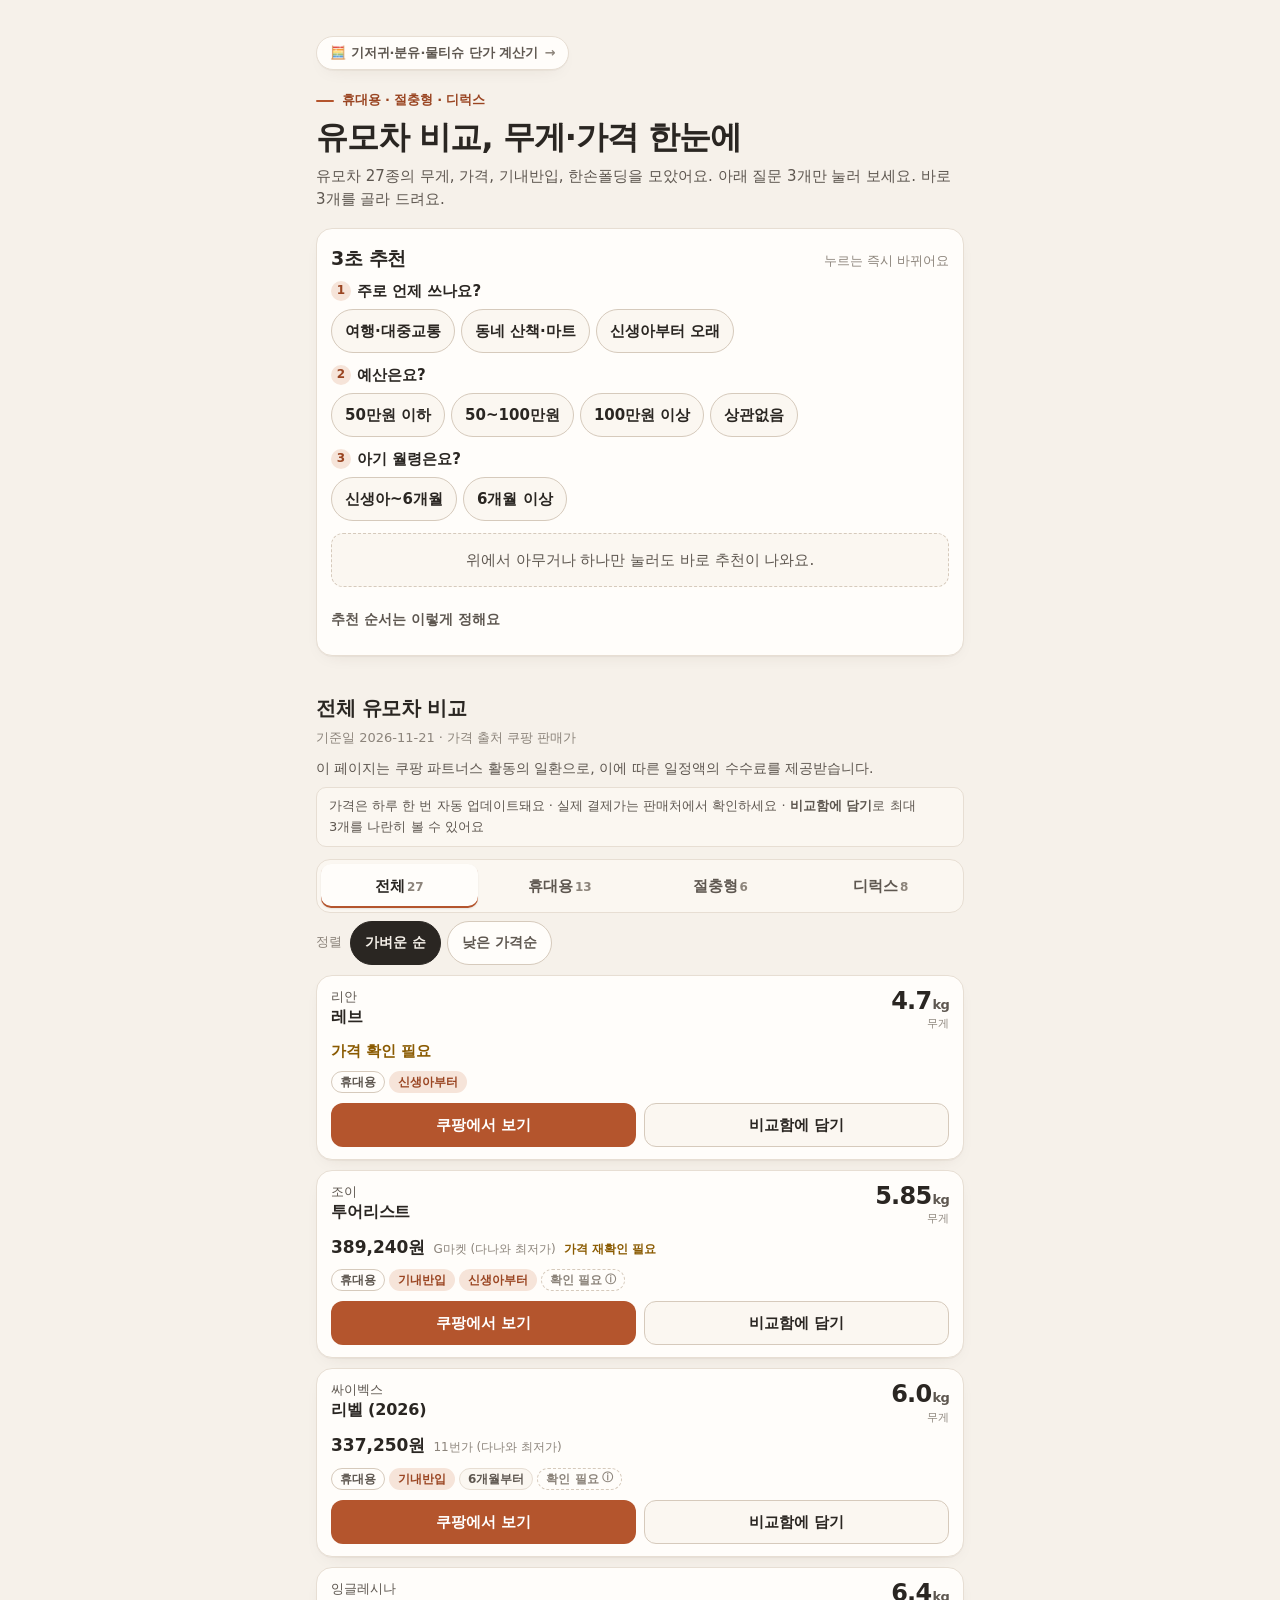
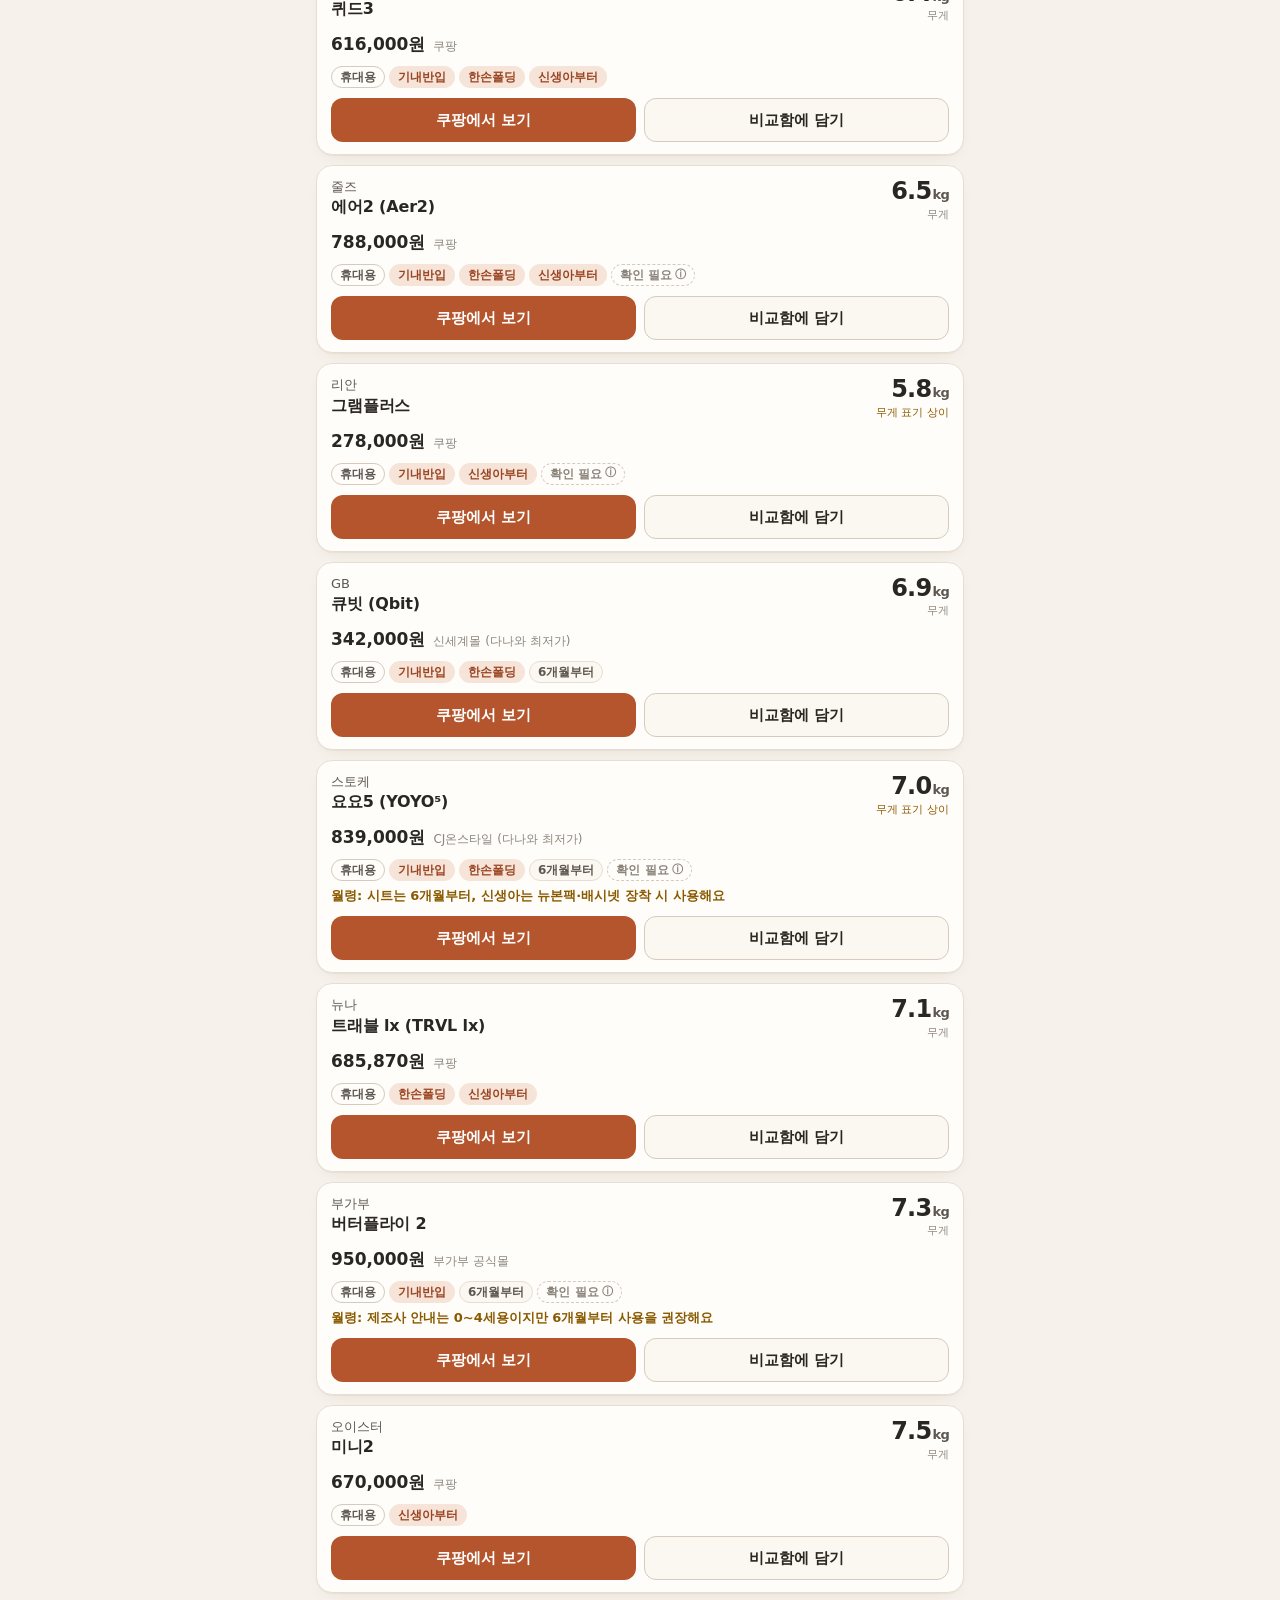
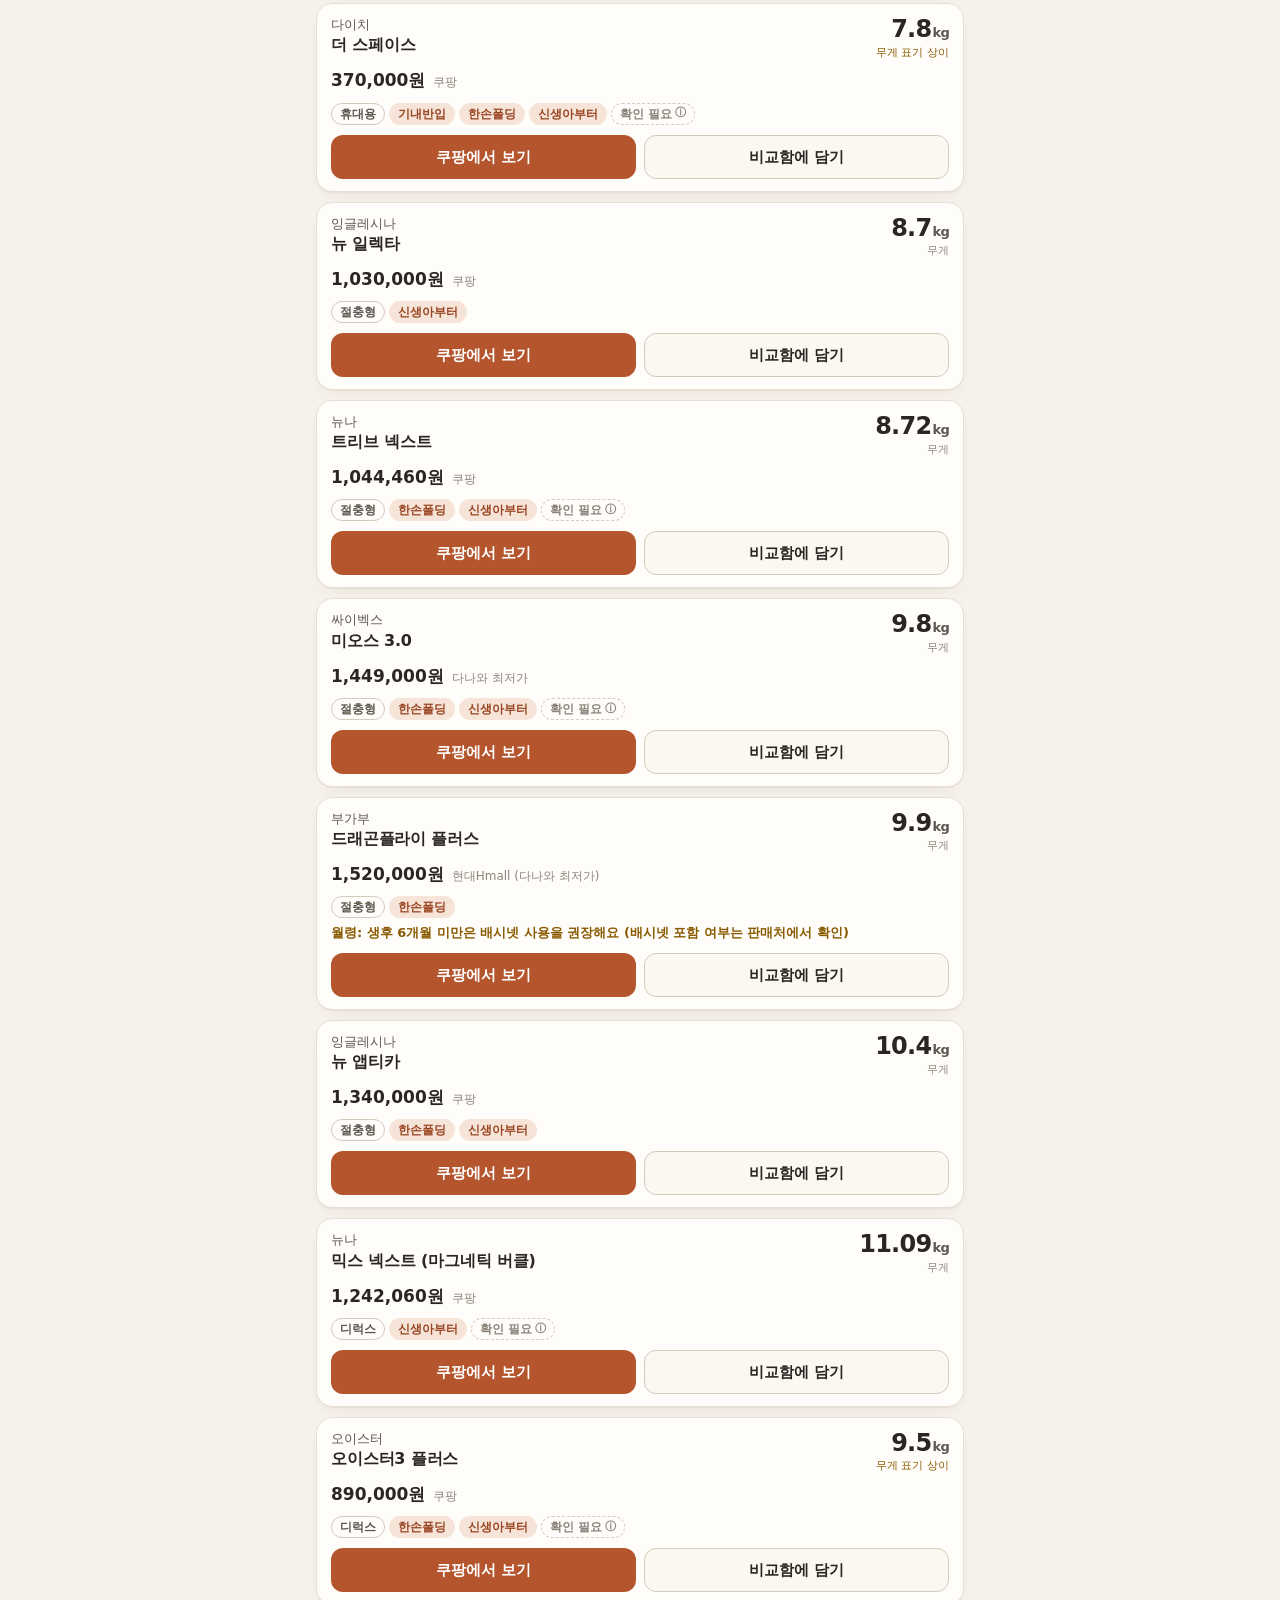
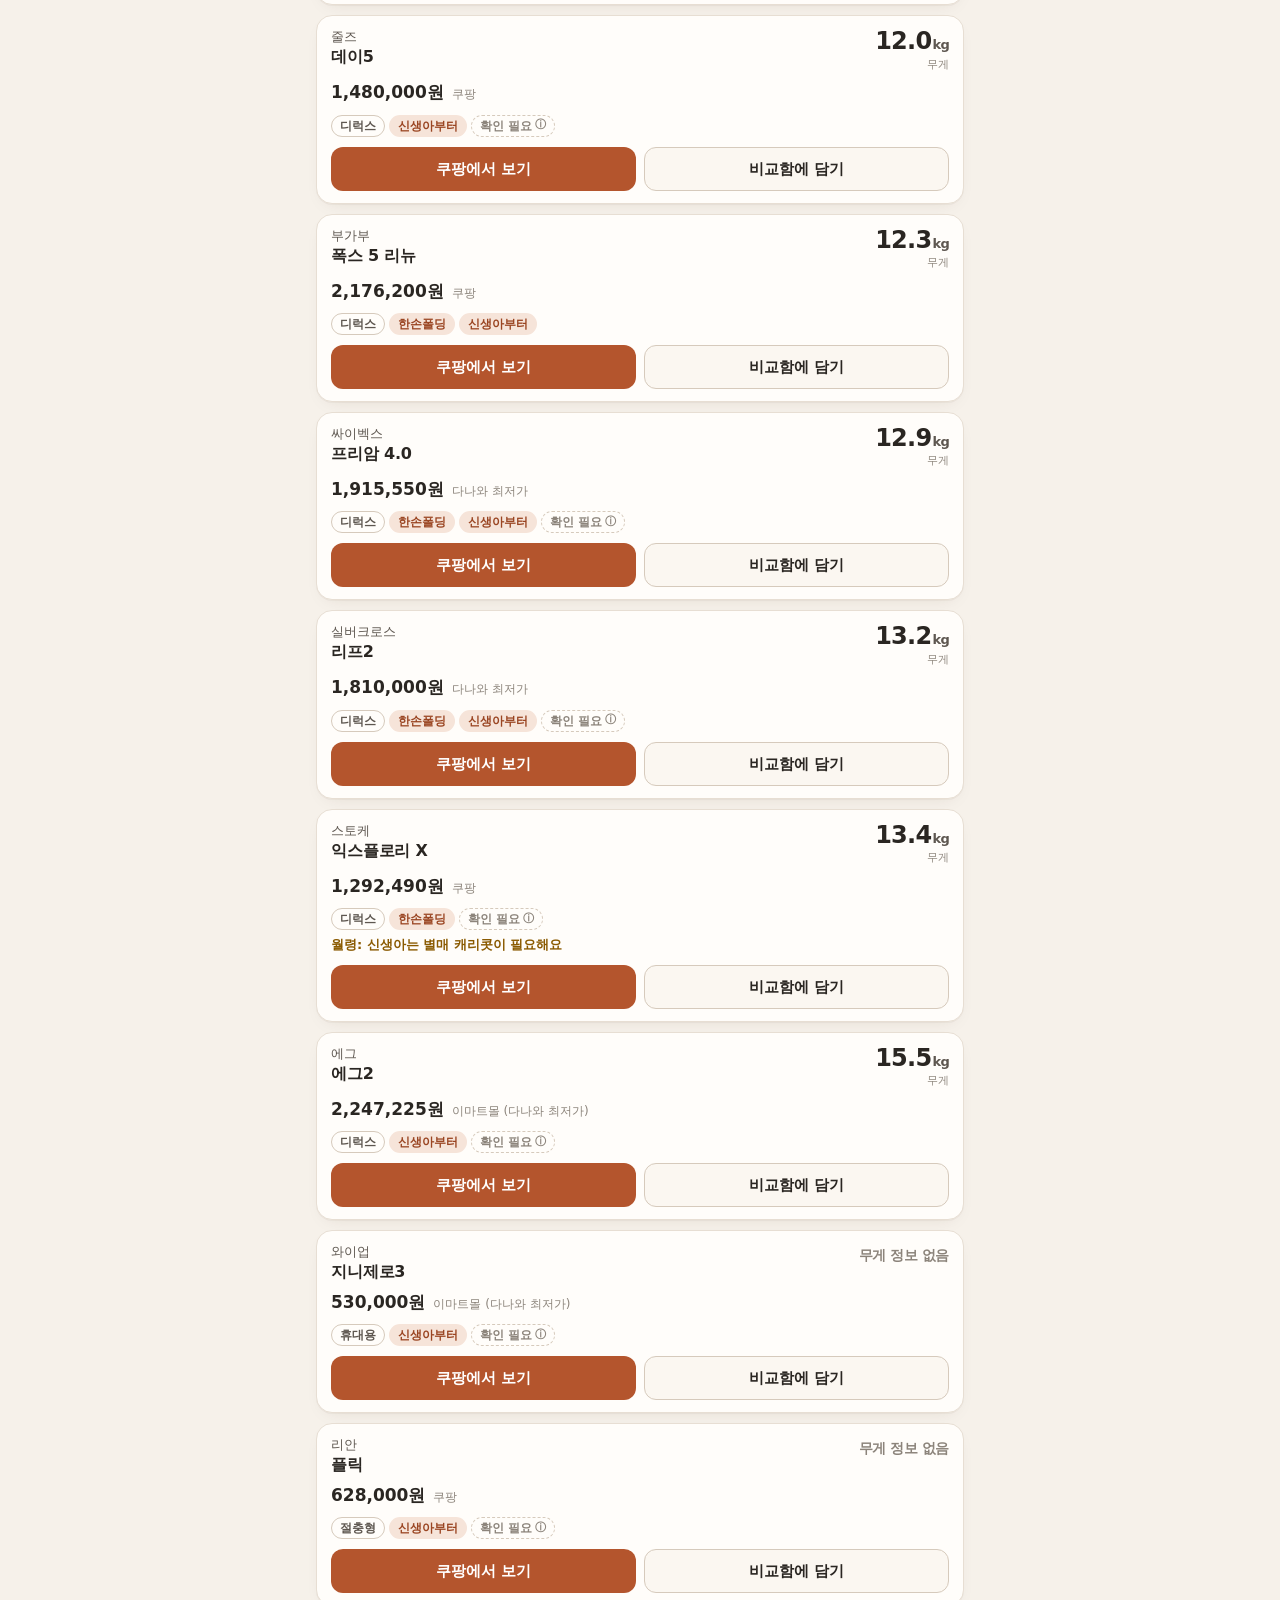
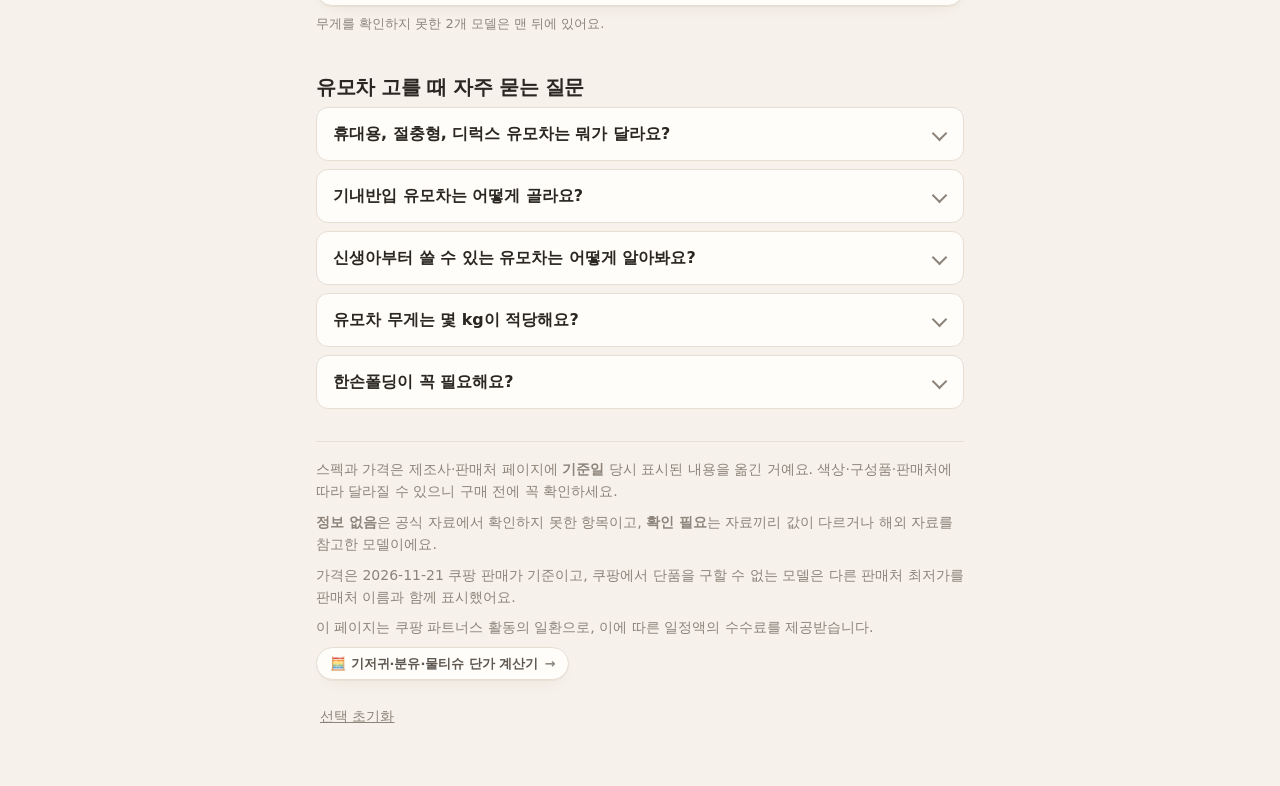
==== stroller/index.html @ e4c14a26 "유모차 비교 페이지 /stroller/ 추가: 쿠팡 판매가 27종 반영·쿠팡 파트너스 링크 27종·SEO 보강 및 계산기 상호 링크" ====
<!DOCTYPE html>
<html lang="ko">
<head>
<meta charset="utf-8">
<meta name="viewport" content="width=device-width, initial-scale=1, viewport-fit=cover">
<title>유모차 비교 2026 | 휴대용·절충형·디럭스 무게·가격·기내반입 한눈에</title>
<meta name="description" content="휴대용·절충형·디럭스 유모차 27종의 무게·쿠팡 가격·기내반입·한손폴딩·신생아 사용 여부를 한 표로 비교해요. 질문 3개만 누르면 우리 집에 맞는 유모차 3개를 바로 추천해 드려요.">
<meta name="color-scheme" content="light dark">
<link rel="icon" href="data:,">
<link rel="canonical" href="https://p9chy5j655-collab.github.io/stroller/">
<meta name="theme-color" content="#F6F1EA" media="(prefers-color-scheme: light)">
<meta name="theme-color" content="#191715" media="(prefers-color-scheme: dark)">
<meta property="og:type" content="website">
<meta property="og:site_name" content="육아용품 비교 도구">
<meta property="og:locale" content="ko_KR">
<meta property="og:url" content="https://p9chy5j655-collab.github.io/stroller/">
<meta property="og:title" content="유모차 비교 2026 | 휴대용·절충형·디럭스 무게·가격·기내반입 한눈에">
<meta property="og:description" content="휴대용·절충형·디럭스 유모차 27종의 무게·쿠팡 가격·기내반입·한손폴딩을 한 표로 비교하고, 질문 3개로 우리 집에 맞는 유모차 3개를 바로 추천받으세요.">
<meta name="twitter:card" content="summary">
<meta name="twitter:title" content="유모차 비교 2026 | 무게·가격·기내반입 한눈에">
<meta name="twitter:description" content="휴대용·절충형·디럭스 유모차 27종 무게·쿠팡 가격·기내반입 비교와 3초 추천.">
<script type="application/ld+json">
{
  "@context": "https://schema.org",
  "@type": "FAQPage",
  "mainEntity": [
    {"@type": "Question", "name": "휴대용, 절충형, 디럭스 유모차는 뭐가 달라요?",
     "acceptedAnswer": {"@type": "Answer", "text": "휴대용은 가볍고 작게 접혀서 여행이나 대중교통에 편해요. 디럭스는 바퀴가 크고 시트가 넉넉해서 승차감이 좋은 대신 무겁고 부피가 커요. 절충형은 그 중간이에요. 이 페이지에 있는 모델 기준(2026년 11월)으로 휴대용은 4.7~7.8kg, 절충형은 8.7~10.4kg, 디럭스는 9.5~15.5kg이에요."}},
    {"@type": "Question", "name": "기내반입 유모차는 어떻게 골라요?",
     "acceptedAnswer": {"@type": "Answer", "text": "접은 크기가 항공사의 기내 수하물 규격 안에 들어가야 해요. 규격과 허용 여부는 항공사와 노선마다 달라서, 제조사가 기내반입 가능이라고 안내해도 탑승 전에 이용할 항공사 규정을 꼭 확인하세요. 이 페이지의 기내반입 표시는 제조사·판매처 표기를 옮긴 거예요."}},
    {"@type": "Question", "name": "신생아부터 쓸 수 있는 유모차는 어떻게 알아봐요?",
     "acceptedAnswer": {"@type": "Answer", "text": "제조사가 안내하는 사용 시작 월령을 확인하세요. 같은 모델이라도 뉴본팩이나 배시넷 같은 구성품을 따로 달아야 신생아가 탈 수 있는 경우가 있어요. 3초 추천에서 아기 월령을 신생아~6개월로 고르면 신생아부터 별도 구성품 없이 쓸 수 있다고 표기된 모델만 보여 드리고, 6개월부터 권장이거나 캐리콧·배시넷이 필요한 모델은 빼요."}},
    {"@type": "Question", "name": "유모차 무게는 몇 kg이 적당해요?",
     "acceptedAnswer": {"@type": "Answer", "text": "정해진 기준은 없어요. 혼자 들고 계단을 오르거나 차 트렁크에 자주 싣는다면 가벼운 쪽이 편해요. 다만 무게를 잴 때 차양이나 안전바를 넣는지가 제조사마다 달라서, 같은 모델도 5.8kg, 6.7kg처럼 다르게 적히기도 해요. 비슷한 무게라면 작은 차이에 너무 신경 쓰지 않아도 돼요."}},
    {"@type": "Question", "name": "한손폴딩이 꼭 필요해요?",
     "acceptedAnswer": {"@type": "Answer", "text": "아기를 안은 채로 유모차를 접어야 할 때가 많다면 편해요. 버스나 택시를 자주 타거나 혼자 외출하는 일이 많다면 한 번 더 확인해 보세요. 한손폴딩 표시는 제조사·판매처 표기 기준이라, 매장에서 직접 접어 보는 게 가장 확실해요."}}
  ]
}
</script>
<script type="application/ld+json">
{
  "@context": "https://schema.org",
  "@type": "WebPage",
  "name": "유모차 비교 2026 | 휴대용·절충형·디럭스 무게·가격·기내반입 한눈에",
  "url": "https://p9chy5j655-collab.github.io/stroller/",
  "inLanguage": "ko-KR",
  "description": "휴대용·절충형·디럭스 유모차 27종의 무게, 쿠팡 가격, 기내반입, 한손폴딩, 신생아 사용 여부를 비교하고 3초 추천을 제공하는 페이지",
  "isPartOf": {"@type": "WebSite", "name": "육아용품 비교 도구", "url": "https://p9chy5j655-collab.github.io/"}
}
</script>
<script type="application/ld+json">
{
  "@context": "https://schema.org",
  "@type": "BreadcrumbList",
  "itemListElement": [
    {"@type": "ListItem", "position": 1, "name": "육아용품 비교 도구", "item": "https://p9chy5j655-collab.github.io/"},
    {"@type": "ListItem", "position": 2, "name": "유모차 비교", "item": "https://p9chy5j655-collab.github.io/stroller/"}
  ]
}
</script>
<style>
:root{
  --bg:#F6F1EA;
  --surface:#FFFDFA;
  --surface-2:#FBF7F1;
  --ink:#2A2622;
  --ink-2:#5E5750;
  --ink-3:#8C847B;
  --line:#E7DED3;
  --line-strong:#D6CABC;
  --accent:#B4552D;
  --accent-ink:#FFFFFF;
  --accent-soft:#F6E4D9;
  --accent-text:#9A4522;
  --warn:#8A5A00;
  --warn-soft:#FBF0D6;
  --focus:#B4552D;
  --radius:16px;
  --radius-sm:12px;
  --shadow:0 1px 0 rgba(60,40,20,.04),0 6px 20px -12px rgba(60,40,20,.18);
  --font:"Pretendard","Pretendard Variable","Apple SD Gothic Neo","Noto Sans KR","Malgun Gothic","맑은 고딕",system-ui,-apple-system,"Segoe UI",Roboto,sans-serif;
}
@media (prefers-color-scheme: dark){
  :root{
    --bg:#191715;
    --surface:#23201D;
    --surface-2:#1E1C19;
    --ink:#F1EBE4;
    --ink-2:#C5BCB2;
    --ink-3:#958C82;
    --line:#35302B;
    --line-strong:#4A433C;
    --accent:#E28A5F;
    --accent-ink:#1C130E;
    --accent-soft:#3A2820;
    --accent-text:#F0A47E;
    --warn:#F1C46A;
    --warn-soft:#3A3020;
    --focus:#E28A5F;
    --shadow:0 1px 0 rgba(0,0,0,.2),0 8px 24px -14px rgba(0,0,0,.6);
  }
}
*{box-sizing:border-box}
html{-webkit-text-size-adjust:100%;text-size-adjust:100%}
body{
  margin:0;background:var(--bg);color:var(--ink);
  font-family:var(--font);font-size:16px;line-height:1.6;
  word-break:keep-all;overflow-wrap:break-word;
  -webkit-font-smoothing:antialiased;
}
body.has-tray{padding-bottom:calc(84px + env(safe-area-inset-bottom))}
.wrap{max-width:680px;margin:0 auto;padding:20px 16px 48px}
.num{font-variant-numeric:tabular-nums}
button,a{-webkit-tap-highlight-color:transparent}
button:focus-visible,a:focus-visible,summary:focus-visible{outline:3px solid var(--focus);outline-offset:2px}
.sr-only{position:absolute;width:1px;height:1px;padding:0;margin:-1px;overflow:hidden;clip:rect(0,0,0,0);white-space:nowrap;border:0}


/* Cross-site nav */
.sitenav{display:flex;flex-wrap:wrap;gap:8px;margin:0 0 14px}
.sitenav a{display:inline-flex;align-items:center;gap:6px;font-size:13px;font-weight:700;color:var(--ink-2);text-decoration:none;background:var(--surface);border:1px solid var(--line);border-radius:999px;padding:8px 13px;line-height:1.2;box-shadow:var(--shadow)}
.sitenav a:hover,.sitenav a:focus-visible{border-color:var(--accent);color:var(--accent-text)}
.sitenav a::after{content:"→";font-weight:800;color:var(--ink-3)}
.sitenav a:hover::after{color:var(--accent-text)}

/* Header */
.eyebrow{display:inline-flex;align-items:center;gap:8px;font-size:13px;font-weight:600;color:var(--accent-text);letter-spacing:-.01em;margin:0 0 6px}
.eyebrow::before{content:"";width:18px;height:2px;border-radius:2px;background:var(--accent)}
h1{font-size:clamp(24px,6.6vw,32px);line-height:1.25;letter-spacing:-.03em;margin:0 0 8px;font-weight:800}
.intro{margin:0 0 16px;color:var(--ink-2);font-size:15px;line-height:1.55}

/* Quick quiz */
.quick{background:var(--surface);border:1px solid var(--line);border-radius:var(--radius);box-shadow:var(--shadow);padding:14px 14px 6px}
.quick-head{display:flex;align-items:baseline;justify-content:space-between;gap:8px;margin:0 0 6px}
.quick h2{margin:0;font-size:19px;font-weight:800;letter-spacing:-.02em}
.quick-sub{margin:0;font-size:13px;color:var(--ink-3)}
.q{margin:0 0 10px;padding:0;border:0}
.q-title{display:flex;align-items:center;gap:6px;margin:0 0 6px;font-size:15px;font-weight:700}
.q-no{flex:none;width:20px;height:20px;border-radius:50%;display:grid;place-items:center;font-size:12px;font-weight:800;background:var(--accent-soft);color:var(--accent-text)}
.q-chips{display:flex;flex-wrap:wrap;gap:6px}
.qchip{
  appearance:none;border:1px solid var(--line-strong);background:var(--surface-2);color:var(--ink);
  font:inherit;font-size:15px;font-weight:600;min-height:44px;padding:0 13px;border-radius:999px;cursor:pointer;
  transition:background .12s,border-color .12s,color .12s;
}
.qchip:hover{border-color:var(--accent)}
.qchip[aria-pressed="true"]{background:var(--accent);border-color:var(--accent);color:var(--accent-ink)}
.qchip[aria-pressed="true"]::before{content:"✓ ";font-weight:800}

.reco{margin-top:12px;scroll-margin-top:12px}
.reco-head{margin:0 0 6px;font-size:16px;font-weight:800;letter-spacing:-.01em}
.reco-cond{display:block;font-size:13px;font-weight:600;color:var(--ink-3)}
.reco-empty{margin:0 0 10px;padding:14px;border-radius:var(--radius-sm);background:var(--surface-2);border:1px dashed var(--line-strong);color:var(--ink-2);font-size:15px;text-align:center}
.reco-list{list-style:none;margin:0;padding:0;display:flex;flex-direction:column;gap:8px}
.reco-more{margin:8px 0 0;padding:10px 12px;border-radius:10px;background:var(--warn-soft);color:var(--warn);font-size:14px}
.reco-more .btn{margin-top:8px}
.why{margin:10px 0 8px;font-size:14px;color:var(--ink-2)}
.why summary{cursor:pointer;min-height:44px;display:flex;align-items:center;font-weight:600;color:var(--ink-2)}
.why ul{margin:0 0 6px;padding-left:20px}
.why li{margin:2px 0}

/* Cards */
.pcard{background:var(--surface);border:1px solid var(--line);border-radius:var(--radius);box-shadow:var(--shadow);padding:12px 14px}
.reco-list .pcard{background:var(--surface-2);box-shadow:none}
.reco-list .pcard.top{border-color:var(--accent);box-shadow:0 0 0 1px var(--accent)}
.p-top{display:grid;grid-template-columns:minmax(0,1fr) auto;gap:4px 12px;align-items:start}
.p-top.ranked{grid-template-columns:26px minmax(0,1fr) auto}
.p-no{width:26px;height:26px;border-radius:50%;display:grid;place-items:center;margin-top:2px;font-size:13px;font-weight:800;background:var(--surface);color:var(--ink-2);border:1px solid var(--line)}
.pcard.top .p-no{background:var(--accent);color:var(--accent-ink);border-color:var(--accent)}
.p-brand{display:block;font-size:13px;color:var(--ink-2);line-height:1.4}
.p-model{display:block;font-size:16px;font-weight:800;line-height:1.35;letter-spacing:-.01em}
.p-right{text-align:right;font-variant-numeric:tabular-nums}
.p-weight{display:block;font-size:24px;font-weight:800;letter-spacing:-.03em;line-height:1.15;white-space:nowrap}
.p-weight small{font-size:13px;font-weight:700;margin-left:1px;color:var(--ink-2)}
.p-weight.na{font-size:14px;font-weight:700;color:var(--ink-3);padding-top:4px}
.p-wlabel{display:block;font-size:11px;color:var(--ink-3)}
.p-price{display:flex;flex-wrap:wrap;align-items:baseline;gap:2px 8px;margin-top:6px;font-variant-numeric:tabular-nums}
.p-price strong{font-size:17px;font-weight:800}
.p-price .na{font-size:15px;font-weight:700;color:var(--warn)}
.p-price .stale{font-size:12px;font-weight:700;color:var(--warn)}
.p-price .seller{font-size:12px;color:var(--ink-3)}
.p-reason{margin:6px 0 0;font-size:14px;font-weight:600;color:var(--accent-text)}
.p-tags{display:flex;flex-wrap:wrap;gap:4px;margin-top:8px}
.tag{display:inline-flex;align-items:center;font-size:12px;font-weight:700;line-height:1.5;padding:1px 8px;border-radius:999px;background:var(--surface-2);color:var(--ink-2);border:1px solid var(--line)}
.reco-list .tag{background:var(--surface)}
.tag-cat{background:transparent;border-color:var(--line-strong)}
.tag-good{background:var(--accent-soft);border-color:transparent;color:var(--accent-text)}
.tag-verify{background:var(--warn-soft);border-color:transparent;color:var(--warn)}
.vfy{display:inline-flex;flex-wrap:wrap;align-items:center;font-size:12px}
.vfy summary{position:relative;list-style:none;cursor:pointer;display:inline-flex;align-items:center;gap:3px;line-height:1.5;padding:1px 8px;border-radius:999px;color:var(--ink-3);border:1px dashed var(--line-strong);font-weight:600}
.vfy summary::-webkit-details-marker{display:none}
.vfy summary::after{content:"ⓘ";font-size:11px}
.vfy summary::before{content:"";position:absolute;left:-6px;right:-6px;top:50%;height:44px;transform:translateY(-50%)}
.vfy[open]{flex-basis:100%}
.vfy-note{display:block;flex-basis:100%;margin-top:4px;color:var(--ink-2);line-height:1.45}
.p-age{margin:6px 0 0;font-size:13px;font-weight:600;color:var(--warn);line-height:1.45}
.p-wlabel.unc{color:var(--warn)}
.unc-mark{display:block;font-size:11px;font-weight:700;color:var(--warn)}
.p-actions{display:grid;grid-template-columns:1fr 1fr;gap:8px;margin-top:10px}
.btn{
  display:inline-flex;align-items:center;justify-content:center;gap:6px;
  min-height:44px;padding:0 12px;border-radius:12px;font:inherit;font-weight:700;font-size:15px;
  cursor:pointer;text-decoration:none;border:0;width:100%;
}
.btn-cp{background:var(--accent);color:var(--accent-ink)}
.btn-cp:active{transform:translateY(1px)}
.btn-ghost{background:var(--surface-2);color:var(--ink);border:1px solid var(--line-strong)}
.reco-list .btn-ghost{background:var(--surface)}
.btn-ghost:hover{border-color:var(--accent)}
.btn-cmp[aria-pressed="true"]{background:var(--ink);color:var(--bg);border-color:var(--ink)}
.src-link{display:flex;align-items:center;justify-content:center;min-height:44px;font-size:14px;font-weight:600;color:var(--ink-2);text-decoration:underline;text-underline-offset:3px}
[hidden]{display:none !important}

/* Sections */
section.block{margin-top:36px}
section.block > h2{font-size:20px;letter-spacing:-.02em;margin:0 0 4px;font-weight:800;scroll-margin-top:16px}
.meta{margin:0 0 8px;font-size:13px;color:var(--ink-3);font-variant-numeric:tabular-nums}
.disclosure{margin:0 0 8px;font-size:14px;color:var(--ink-2)}
.auto-note{margin:0 0 12px;padding:8px 12px;font-size:13px;color:var(--ink-2);background:var(--surface-2);border:1px solid var(--line);border-radius:10px}
.seg{display:grid;grid-template-columns:repeat(4,1fr);gap:4px;background:var(--surface-2);border:1px solid var(--line);padding:4px;border-radius:14px;margin:0 0 8px}
.seg button{appearance:none;border:0;background:transparent;color:var(--ink-2);font:inherit;font-weight:700;font-size:15px;min-height:44px;border-radius:10px;cursor:pointer;padding:0 2px}
.seg button[aria-pressed="true"]{background:var(--surface);color:var(--ink);box-shadow:0 1px 2px rgba(0,0,0,.08),inset 0 -2px 0 var(--accent)}
.seg .cnt{font-size:12px;font-weight:600;color:var(--ink-3);margin-left:2px}
.sortrow{display:flex;align-items:center;gap:6px;margin:0 0 10px;flex-wrap:wrap}
.sortrow .lbl{font-size:13px;color:var(--ink-3);margin-right:2px}
.chip{appearance:none;border:1px solid var(--line-strong);background:var(--surface);color:var(--ink-2);font:inherit;font-size:14px;font-weight:600;min-height:44px;padding:0 14px;border-radius:999px;cursor:pointer}
.chip[aria-pressed="true"]{background:var(--ink);color:var(--bg);border-color:var(--ink)}
.plist{list-style:none;margin:0;padding:0;display:flex;flex-direction:column;gap:10px}
.list-note{margin:8px 0 0;font-size:13px;color:var(--ink-3)}

.faq details{background:var(--surface);border:1px solid var(--line);border-radius:var(--radius-sm);margin-bottom:8px}
.faq summary{list-style:none;cursor:pointer;padding:13px 44px 13px 16px;min-height:52px;font-weight:700;position:relative}
.faq summary::-webkit-details-marker{display:none}
.faq summary::after{content:"";position:absolute;right:18px;top:50%;width:9px;height:9px;margin-top:-6px;border-right:2px solid var(--ink-3);border-bottom:2px solid var(--ink-3);transform:rotate(45deg);transition:transform .2s}
.faq details[open] summary::after{transform:rotate(-135deg);margin-top:-2px}
.faq details p{margin:0;padding:0 16px 16px;color:var(--ink-2)}
.disclaimer{margin-top:32px;padding-top:16px;border-top:1px solid var(--line);font-size:14px;color:var(--ink-3)}
.disclaimer p{margin:0 0 8px}
.reset{appearance:none;background:none;border:0;color:var(--ink-3);font:inherit;font-size:14px;text-decoration:underline;cursor:pointer;min-height:44px;padding:0 4px}

/* Compare tray */
.tray{
  position:fixed;left:0;right:0;bottom:0;z-index:20;
  background:var(--surface);border-top:1px solid var(--line-strong);
  box-shadow:0 -8px 24px -14px rgba(0,0,0,.35);
  padding:10px 12px calc(10px + env(safe-area-inset-bottom));
}
.tray-in{max-width:680px;margin:0 auto;display:grid;grid-template-columns:minmax(0,1fr) auto auto;gap:8px;align-items:center}
.tray-info{min-width:0;line-height:1.3}
.tray-count{display:block;font-size:15px;font-weight:800}
.tray-names{display:block;font-size:12px;color:var(--ink-3);white-space:nowrap;overflow:hidden;text-overflow:ellipsis}
.tray .btn{width:auto;min-width:44px}
.tray .btn-open{background:var(--accent);color:var(--accent-ink);padding:0 16px}
.tray .btn-open:disabled{background:var(--line-strong);color:var(--ink-2);cursor:not-allowed}
.tray-msg{max-width:680px;margin:6px auto 0;font-size:13px;font-weight:600;color:var(--warn);min-height:0}
.tray-msg:empty{display:none}

/* Compare sheet */
.sheet{position:fixed;inset:0;z-index:30;display:flex;align-items:stretch;justify-content:center;background:rgba(20,15,10,.45)}
.sheet-in{
  background:var(--bg);width:100%;max-width:920px;display:flex;flex-direction:column;min-width:0;
  height:100%;overflow:hidden;
}
@media (min-width:760px){
  .sheet{align-items:center;padding:24px}
  .sheet-in{height:auto;max-height:calc(100vh - 48px);border-radius:20px;box-shadow:0 20px 60px -20px rgba(0,0,0,.5)}
}
.sheet-head{flex:none;display:flex;align-items:center;gap:8px;padding:10px 8px 6px 16px;padding-top:calc(10px + env(safe-area-inset-top))}
.sheet-head h2{flex:1;margin:0;font-size:18px;font-weight:800}
.x{appearance:none;border:0;background:transparent;color:var(--ink-2);width:44px;height:44px;border-radius:12px;font-size:26px;line-height:1;cursor:pointer}
.x:hover{background:var(--surface-2);color:var(--ink)}
.sheet-body{flex:1 1 auto;min-height:0;overflow-y:auto;padding:0 12px 16px;-webkit-overflow-scrolling:touch}
.sheet-body .disclosure{margin:0 4px 8px;font-size:13px}
.tscroll{overflow-x:auto;-webkit-overflow-scrolling:touch;border:1px solid var(--line);border-radius:var(--radius-sm);background:var(--surface)}
table.cmp{border-collapse:separate;border-spacing:0;width:100%;font-size:14px;font-variant-numeric:tabular-nums}
.cmp th,.cmp td{padding:9px 10px;border-bottom:1px solid var(--line);text-align:left;vertical-align:top;line-height:1.45}
.cmp tbody tr:last-child th,.cmp tbody tr:last-child td{border-bottom:0}
.cmp thead th{background:var(--surface-2);vertical-align:top;min-width:132px}
.cmp th[scope="row"],.cmp thead th:first-child{
  position:sticky;left:0;z-index:2;background:var(--surface-2);
  width:78px;min-width:78px;max-width:78px;font-size:13px;font-weight:700;color:var(--ink-2);
  border-right:1px solid var(--line);
}
.cmp thead th:first-child{z-index:3}
.cmp td{min-width:132px}
.cmp .h-brand{display:block;font-size:12px;font-weight:600;color:var(--ink-3)}
.cmp .h-model{display:block;font-size:15px;font-weight:800;color:var(--ink);line-height:1.3}
.cmp .h-rm{appearance:none;border:1px solid var(--line-strong);background:var(--surface);color:var(--ink-2);font:inherit;font-size:13px;font-weight:600;min-height:44px;padding:0 10px;border-radius:10px;cursor:pointer;margin-top:6px}
.cmp td.best{background:var(--accent-soft);font-weight:800;color:var(--ink)}
.best-mark{display:inline-block;margin-left:4px;font-size:11px;font-weight:800;color:var(--accent-text);white-space:nowrap}
.cmp .na{color:var(--ink-3);font-weight:500}
.cmp .yes{font-weight:700}
.cmp td .btn{min-height:44px;font-size:14px}
.sheet-verify{margin:10px 4px 0;padding:8px 12px 8px 28px;border-radius:10px;background:var(--warn-soft);color:var(--warn);font-size:13px}
.sheet-verify li{margin:2px 0}
.sheet-foot{margin:10px 4px 0;font-size:13px;color:var(--ink-3)}
.sheet-add{margin:12px 4px 0;font-size:14px;color:var(--ink-2)}

@media (min-width:560px){ .wrap{padding-top:36px} }
@media (prefers-reduced-motion: reduce){ *{transition:none !important;scroll-behavior:auto !important} }
</style>
</head>
<body>
<main class="wrap">
  <header>
    <nav class="sitenav" aria-label="다른 계산기">
      <a href="/">🧮 기저귀·분유·물티슈 단가 계산기</a>
    </nav>
    <p class="eyebrow">휴대용 · 절충형 · 디럭스</p>
    <h1>유모차 비교, 무게·가격 한눈에</h1>
    <p class="intro">유모차 <span id="model-count" class="num">27</span>종의 무게, 가격, 기내반입, 한손폴딩을 모았어요. 아래 질문 3개만 눌러 보세요. 바로 3개를 골라 드려요.</p>
  </header>

  <section class="quick" id="quick" aria-labelledby="quick-title">
    <div class="quick-head">
      <h2 id="quick-title">3초 추천</h2>
      <p class="quick-sub">누르는 즉시 바뀌어요</p>
    </div>

    <div class="q" role="group" aria-labelledby="q-use-t">
      <p class="q-title" id="q-use-t"><span class="q-no" aria-hidden="true">1</span>주로 언제 쓰나요?</p>
      <div class="q-chips">
        <button type="button" class="qchip" data-q="use" data-v="travel" aria-pressed="false">여행·대중교통</button>
        <button type="button" class="qchip" data-q="use" data-v="walk" aria-pressed="false">동네 산책·마트</button>
        <button type="button" class="qchip" data-q="use" data-v="long" aria-pressed="false">신생아부터 오래</button>
      </div>
    </div>
    <div class="q" role="group" aria-labelledby="q-budget-t">
      <p class="q-title" id="q-budget-t"><span class="q-no" aria-hidden="true">2</span>예산은요?</p>
      <div class="q-chips">
        <button type="button" class="qchip" data-q="budget" data-v="b50" aria-pressed="false">50만원 이하</button>
        <button type="button" class="qchip" data-q="budget" data-v="b100" aria-pressed="false">50~100만원</button>
        <button type="button" class="qchip" data-q="budget" data-v="b100p" aria-pressed="false">100만원 이상</button>
        <button type="button" class="qchip" data-q="budget" data-v="any" aria-pressed="false">상관없음</button>
      </div>
    </div>
    <div class="q" role="group" aria-labelledby="q-age-t">
      <p class="q-title" id="q-age-t"><span class="q-no" aria-hidden="true">3</span>아기 월령은요?</p>
      <div class="q-chips">
        <button type="button" class="qchip" data-q="age" data-v="newborn" aria-pressed="false">신생아~6개월</button>
        <button type="button" class="qchip" data-q="age" data-v="over6" aria-pressed="false">6개월 이상</button>
      </div>
    </div>

    <div class="reco" id="reco" aria-live="polite">
      <p class="reco-empty" id="reco-empty">위에서 아무거나 하나만 눌러도 바로 추천이 나와요.</p>
      <div id="reco-body" hidden>
        <p class="reco-head" id="reco-head">추천 TOP 3<span class="reco-cond" id="reco-cond"></span></p>
        <!-- 추천 카드에 쿠팡 버튼이 있어서 대가성 문구를 버튼보다 위에 둡니다. 지우지 마세요. -->
        <p class="disclosure">이 페이지는 쿠팡 파트너스 활동의 일환으로, 이에 따른 일정액의 수수료를 제공받습니다.</p>
        <ol class="reco-list" id="reco-list"></ol>
        <div class="reco-more" id="reco-more" hidden></div>
      </div>
      <details class="why">
        <summary>추천 순서는 이렇게 정해요</summary>
        <ul>
          <li><b>걸러내기</b>: 아기 월령이 <b>신생아~6개월</b>이면 신생아부터 바로 쓸 수 있다고 확인된 모델만 남겨요(6개월부터 권장이거나 별매 캐리콧·배시넷이 필요한 모델은 빼요). 예산을 고르면 그 범위 가격만 남기고, 가격을 모르는 모델은 <b>상관없음</b>일 때만 보여요.</li>
          <li><b>여행·대중교통</b>: 휴대용 +3, 절충형 +1 · 기내반입 +2 · 한손폴딩 +1 · 6.5kg 이하 +2, 7.5kg 이하 +1 · 무게 정보 없음 −1</li>
          <li><b>동네 산책·마트</b>: 절충형 +3, 휴대용 +2, 디럭스 +1 · 한손폴딩 +1 · 양대면 +1 · 바구니 8kg 이상 +1 · 10kg 이하 +1</li>
          <li><b>신생아부터 오래</b>: 디럭스 +3, 절충형 +2 · 신생아부터(조건 없이) +1 · 양대면 +1 · 최대 하중 22kg 이상 +1 · 바구니 8kg 이상 +1</li>
          <li>점수가 같으면 <b>확인 필요</b>가 없는 모델 → 가벼운 모델 → 저렴한 모델 순이에요. 용도를 안 고르면 가벼운 순이에요.</li>
        </ul>
      </details>
    </div>
  </section>

  <section class="block" id="all" aria-labelledby="all-title">
    <h2 id="all-title">전체 유모차 비교</h2>
    <p class="meta" id="meta">기준일 - · 출처 -</p>
    <!-- 아래 카드에 쿠팡 버튼이 있어서 대가성 문구를 버튼보다 위에 둡니다. 지우지 마세요. -->
    <p class="disclosure">이 페이지는 쿠팡 파트너스 활동의 일환으로, 이에 따른 일정액의 수수료를 제공받습니다.</p>
    <p class="auto-note">가격은 하루 한 번 자동 업데이트돼요 · 실제 결제가는 판매처에서 확인하세요 · <b>비교함에 담기</b>로 최대 3개를 나란히 볼 수 있어요</p>
    <div class="seg" id="cat-seg" role="group" aria-label="종류">
      <button type="button" data-cat="all" aria-pressed="true">전체</button>
      <button type="button" data-cat="휴대용" aria-pressed="false">휴대용</button>
      <button type="button" data-cat="절충형" aria-pressed="false">절충형</button>
      <button type="button" data-cat="디럭스" aria-pressed="false">디럭스</button>
    </div>
    <div class="sortrow" role="group" aria-label="정렬">
      <span class="lbl">정렬</span>
      <button type="button" class="chip" data-sort="weight" aria-pressed="true">가벼운 순</button>
      <button type="button" class="chip" data-sort="price" aria-pressed="false">낮은 가격순</button>
    </div>
    <ol class="plist" id="plist"></ol>
    <p class="list-note" id="list-note"></p>
  </section>

  <section class="block faq" aria-labelledby="faq-title">
    <h2 id="faq-title">유모차 고를 때 자주 묻는 질문</h2>
    <details>
      <summary>휴대용, 절충형, 디럭스 유모차는 뭐가 달라요?</summary>
      <p>휴대용은 가볍고 작게 접혀서 여행이나 대중교통에 편해요. 디럭스는 바퀴가 크고 시트가 넉넉해서 승차감이 좋은 대신 무겁고 부피가 커요. 절충형은 그 중간이에요. 이 페이지에 있는 모델 기준(2026년 11월)으로 휴대용은 4.7~7.8kg, 절충형은 8.7~10.4kg, 디럭스는 9.5~15.5kg이에요.</p>
    </details>
    <details>
      <summary>기내반입 유모차는 어떻게 골라요?</summary>
      <p>접은 크기가 항공사의 기내 수하물 규격 안에 들어가야 해요. 규격과 허용 여부는 항공사와 노선마다 달라서, 제조사가 기내반입 가능이라고 안내해도 탑승 전에 이용할 항공사 규정을 꼭 확인하세요. 이 페이지의 기내반입 표시는 제조사·판매처 표기를 옮긴 거예요.</p>
    </details>
    <details>
      <summary>신생아부터 쓸 수 있는 유모차는 어떻게 알아봐요?</summary>
      <p>제조사가 안내하는 사용 시작 월령을 확인하세요. 같은 모델이라도 뉴본팩이나 배시넷 같은 구성품을 따로 달아야 신생아가 탈 수 있는 경우가 있어요. 3초 추천에서 아기 월령을 신생아~6개월로 고르면 신생아부터 별도 구성품 없이 쓸 수 있다고 표기된 모델만 보여 드리고, 6개월부터 권장이거나 캐리콧·배시넷이 필요한 모델은 빼요.</p>
    </details>
    <details>
      <summary>유모차 무게는 몇 kg이 적당해요?</summary>
      <p>정해진 기준은 없어요. 혼자 들고 계단을 오르거나 차 트렁크에 자주 싣는다면 가벼운 쪽이 편해요. 다만 무게를 잴 때 차양이나 안전바를 넣는지가 제조사마다 달라서, 같은 모델도 5.8kg, 6.7kg처럼 다르게 적히기도 해요. 비슷한 무게라면 작은 차이에 너무 신경 쓰지 않아도 돼요.</p>
    </details>
    <details>
      <summary>한손폴딩이 꼭 필요해요?</summary>
      <p>아기를 안은 채로 유모차를 접어야 할 때가 많다면 편해요. 버스나 택시를 자주 타거나 혼자 외출하는 일이 많다면 한 번 더 확인해 보세요. 한손폴딩 표시는 제조사·판매처 표기 기준이라, 매장에서 직접 접어 보는 게 가장 확실해요.</p>
    </details>
  </section>

  <footer class="disclaimer">
    <p>스펙과 가격은 제조사·판매처 페이지에 <b>기준일</b> 당시 표시된 내용을 옮긴 거예요. 색상·구성품·판매처에 따라 달라질 수 있으니 구매 전에 꼭 확인하세요.</p>
    <p><b>정보 없음</b>은 공식 자료에서 확인하지 못한 항목이고, <b>확인 필요</b>는 자료끼리 값이 다르거나 해외 자료를 참고한 모델이에요.</p>
    <p>가격은 2026-11-21 쿠팡 판매가 기준이고, 쿠팡에서 단품을 구할 수 없는 모델은 다른 판매처 최저가를 판매처 이름과 함께 표시했어요.</p>
    <p>이 페이지는 쿠팡 파트너스 활동의 일환으로, 이에 따른 일정액의 수수료를 제공받습니다.</p>
    <nav class="sitenav" aria-label="다른 계산기">
      <a href="/">🧮 기저귀·분유·물티슈 단가 계산기</a>
    </nav>
    <button type="button" class="reset" id="reset-btn">선택 초기화</button>
  </footer>
</main>

<div class="tray" id="tray" hidden>
  <div class="tray-in">
    <div class="tray-info">
      <span class="tray-count" id="tray-count">비교함 0/3</span>
      <span class="tray-names" id="tray-names"></span>
    </div>
    <button type="button" class="btn btn-ghost" id="tray-clear" aria-label="비교함 비우기">비우기</button>
    <button type="button" class="btn btn-open" id="tray-open">비교하기</button>
  </div>
  <p class="tray-msg" id="tray-msg" role="status"></p>
</div>

<div class="sheet" id="sheet" role="dialog" aria-modal="true" aria-labelledby="sheet-title" hidden>
  <div class="sheet-in">
    <div class="sheet-head">
      <h2 id="sheet-title">나란히 비교</h2>
      <button type="button" class="x" id="sheet-close" aria-label="닫기">×</button>
    </div>
    <div class="sheet-body">
      <p class="disclosure">이 페이지는 쿠팡 파트너스 활동의 일환으로, 이에 따른 일정액의 수수료를 제공받습니다.</p>
      <div class="tscroll" id="tscroll" tabindex="0" aria-label="비교표 (옆으로 밀어서 보기)"></div>
      <ul class="sheet-verify" id="sheet-verify" aria-label="확인 필요 메모" hidden></ul>
      <p class="sheet-add" id="sheet-add"></p>
      <p class="sheet-foot">색칠된 칸은 이 중 가장 가볍거나, 가장 싸거나, 가장 넉넉한 값이에요. 스펙·가격은 기준일의 제조사·판매처 표기예요.</p>
    </div>
  </div>
</div>

<script id="reco-core">
/* 3초 추천 점수 계산 (순수 함수 — scripts/test-reco.mjs 가 이 블록만 떼어 내 테스트해요) */
var Reco = (function () {
  'use strict';
  var USE_CAT = {
    travel: { '휴대용': 3, '절충형': 1, '디럭스': 0 },
    walk: { '절충형': 3, '휴대용': 2, '디럭스': 1 },
    long: { '디럭스': 3, '절충형': 2, '휴대용': 0 }
  };
  var BUDGET = { b50: [0, 500000], b100: [500001, 1000000], b100p: [1000001, Infinity] };
  var LABEL = {
    use: { travel: '여행·대중교통', walk: '동네 산책·마트', long: '신생아부터 오래' },
    budget: { b50: '50만원 이하', b100: '50~100만원', b100p: '100만원 이상', any: '예산 상관없음' },
    age: { newborn: '신생아~6개월', over6: '6개월 이상' }
  };

  function num(v) { return typeof v === 'number' && isFinite(v) ? v : null; }
  /** 신생아 사용이 조건 없이 확인된 모델만 true (ageNote 가 있으면 6개월 권장·별매품 필요 등 조건이 있다는 뜻) */
  function newbornOk(p) { return !!p && p.minAgeMonths === 0 && !p.ageNote; }
  function isUncertain(p, k) { return !!p && Array.isArray(p.uncertain) && p.uncertain.indexOf(k) >= 0; }
  /** 점수·정렬용 무게: 표기가 다르면 더 무거운 값(보수적) */
  function rankKg(p) { var m = num(p.weightKgMax), w = num(p.weightKg); return m !== null && (w === null || m > w) ? m : w; }
  function fmtKg(w) { return (w % 1 === 0 ? w.toFixed(1) : String(w)) + 'kg'; }

  /** 걸러내기: true 면 후보 */
  function passes(p, price, a) {
    a = a || {};
    if (a.age === 'newborn' && !newbornOk(p)) return false;
    if (a.budget && a.budget !== 'any') {
      var r = BUDGET[a.budget];
      if (!r) return true;
      if (num(price) === null) return false;
      if (price < r[0] || price > r[1]) return false;
    }
    return true;
  }

  function score(p, a) {
    a = a || {};
    var s = 0, w = rankKg(p);
    var u = a.use;
    if (!USE_CAT[u]) return 0;
    s += USE_CAT[u][p.category] || 0;
    if (u === 'travel') {
      if (p.cabinOk === true) s += 2;
      if (p.oneHandFold === true) s += 1;
      if (w === null) s -= 1; else if (w <= 6.5) s += 2; else if (w <= 7.5) s += 1;
    } else if (u === 'walk') {
      if (p.oneHandFold === true) s += 1;
      if (p.reversibleSeat === true) s += 1;
      if (num(p.basketKg) !== null && p.basketKg >= 8) s += 1;
      if (w !== null && w <= 10) s += 1;
    } else if (u === 'long') {
      if (newbornOk(p)) s += 1;
      if (p.reversibleSeat === true) s += 1;
      if (num(p.maxWeightKg) !== null && p.maxWeightKg >= 22) s += 1;
      if (num(p.basketKg) !== null && p.basketKg >= 8) s += 1;
    }
    return s;
  }

  function cmpNullLast(x, y) {
    if (x === null && y === null) return 0;
    if (x === null) return 1;
    if (y === null) return -1;
    return x - y;
  }

  /** products: [{...}], priceOf: id -> number|null, a: {use, budget, age}. 정렬된 [{p, price, score}] */
  function rank(products, priceOf, a) {
    var out = [];
    (products || []).forEach(function (p) {
      var price = num(priceOf(p.id));
      if (!passes(p, price, a)) return;
      out.push({ p: p, price: price, score: score(p, a) });
    });
    out.sort(function (x, y) {
      return (y.score - x.score) ||
        ((x.p.verify ? 1 : 0) - (y.p.verify ? 1 : 0)) ||
        cmpNullLast(rankKg(x.p), rankKg(y.p)) ||
        cmpNullLast(x.price, y.price) ||
        (x.p.id < y.p.id ? -1 : 1);
    });
    return out;
  }

  /** 실제 데이터로 만든 한 줄 이유. 예) "6.0kg · 기내반입 가능 · 한손폴딩" */
  function reason(p, a) {
    a = a || {};
    var w = num(p.weightKg);
    var parts = [w === null ? '무게 정보 없음' : fmtKg(w) + (isUncertain(p, 'weightKg') ? '(표기 상이)' : '')];
    var feats = [];
    var cabin = p.cabinOk === true ? '기내반입 가능' : null;
    var one = p.oneHandFold === true ? '한손폴딩' : null;
    var nb = newbornOk(p) ? '신생아부터' : null;
    var rev = p.reversibleSeat === true ? '양대면' : null;
    var bask = num(p.basketKg) !== null ? '바구니 ' + p.basketKg + 'kg' : null;
    var maxw = num(p.maxWeightKg) !== null ? '최대 ' + p.maxWeightKg + 'kg' : null;
    if (a.use === 'travel') feats = [cabin, one, a.age === 'newborn' ? nb : null];
    else if (a.use === 'walk') feats = [one, rev, bask, a.age === 'newborn' ? nb : null];
    else if (a.use === 'long') feats = [nb, rev, maxw, bask];
    else feats = [cabin, one, nb, rev];
    feats.forEach(function (f) { if (f && parts.length < 4) parts.push(f); });
    return parts.join(' · ');
  }

  function condText(a) {
    var t = [];
    ['use', 'budget', 'age'].forEach(function (k) { if (a && a[k] && LABEL[k][a[k]]) t.push(LABEL[k][a[k]]); });
    return t.join(' · ');
  }

  return { rankKg: rankKg, newbornOk: newbornOk, isUncertain: isUncertain, passes: passes, score: score, rank: rank, reason: reason, condText: condText, fmtKg: fmtKg, BUDGET: BUDGET, LABEL: LABEL };
})();
</script>

<script type="application/json" id="data-snapshot">{"products":[{"id":"stokke-yoyo5","brand":"스토케","model":"요요5 (YOYO⁵)","category":"휴대용","weightKg":7,"foldedSize":"52x45x22cm","cabinOk":true,"oneHandFold":true,"minAge":"6개월","minAgeMonths":6,"ageNote":"시트는 6개월부터, 신생아는 뉴본팩·배시넷 장착 시 사용해요","maxWeightKg":null,"recline":"149°","reversibleSeat":null,"canopy":null,"basketKg":10,"wheels":null,"specUrl":"https://www.stokke.com/GBR/en-gb/landing/yoyo3-vs-yoyo5-differences","verify":true,"verifyNote":"무게 7kg은 해외 공식 비교표 값이고, 구성에 따라 달라요","uncertain":["weightKg"]},{"id":"bugaboo-butterfly-2","brand":"부가부","model":"버터플라이 2","category":"휴대용","weightKg":7.3,"foldedSize":"44.8x24.5x55.5cm","cabinOk":true,"oneHandFold":null,"minAge":"6개월 (권장)","minAgeMonths":6,"ageNote":"제조사 안내는 0~4세용이지만 6개월부터 사용을 권장해요","maxWeightKg":22,"recline":"풀플랫","reversibleSeat":null,"canopy":"UPF 50+, 길이·높이 조절, 탈착식","basketKg":8,"wheels":"앞 14cm/뒤 15.2cm, 네바퀴 서스펜션","specUrl":"https://www.bugaboo.com/kr-ko/%EC%8A%A4%ED%8A%B8%EB%A1%A4%EB%9F%AC/bugaboo-butterfly-2/%EB%B6%80%EA%B0%80%EB%B6%80-%EB%B2%84%ED%84%B0%ED%94%8C%EB%9D%BC%EC%9D%B4-2-%EB%8D%B0%EC%A0%80%ED%8A%B8-%ED%86%A0%ED%94%84-PV007657.html","verify":true,"verifyNote":"한손폴딩 여부는 공식 자료에 없어요"},{"id":"cybex-libelle-2026","brand":"싸이벡스","model":"리벨 (2026)","category":"휴대용","weightKg":6,"foldedSize":"32x20x48cm","cabinOk":true,"oneHandFold":null,"minAge":"6개월","minAgeMonths":6,"maxWeightKg":22,"recline":null,"reversibleSeat":null,"canopy":"XL 차양, UPF 50+","basketKg":null,"wheels":"앞바퀴 서스펜션","specUrl":"https://www.cybex-online.com/en/row/p/10106252.html","verify":true,"verifyNote":"스펙은 해외 공식 페이지(2025년형) 기준이에요"},{"id":"joolz-aer2","brand":"줄즈","model":"에어2 (Aer2)","category":"휴대용","weightKg":6.5,"foldedSize":"53x44x23.5cm","cabinOk":true,"oneHandFold":true,"minAge":"신생아","minAgeMonths":0,"maxWeightKg":22,"recline":"풀플랫 (3단)","reversibleSeat":null,"canopy":"확장형 선후드, UPF 50+","basketKg":8,"wheels":"서스펜션 바퀴","specUrl":"https://www.mamasandpapas.com/products/joolz-aer2-pushchair-space-blk-38762g901","verify":true,"verifyNote":"스펙은 영국 판매처 기준이에요"},{"id":"inglesina-quid3","brand":"잉글레시나","model":"퀴드3","category":"휴대용","weightKg":6.4,"foldedSize":"46.5x59x19cm","cabinOk":true,"oneHandFold":true,"minAge":"신생아","minAgeMonths":0,"maxWeightKg":15,"recline":"170°","reversibleSeat":null,"canopy":"확장형 풀커버 후드","basketKg":null,"wheels":"뒷바퀴 분리형","specUrl":"https://www.inglesina.com/en-kr/pages/quid3"},{"id":"nuna-trvl-lx","brand":"뉴나","model":"트래블 lx (TRVL lx)","category":"휴대용","weightKg":7.1,"foldedSize":"34x52x71cm","cabinOk":null,"oneHandFold":true,"minAge":"신생아","minAgeMonths":0,"maxWeightKg":22,"recline":null,"reversibleSeat":null,"canopy":"UPF 50+, 방수·확장형","basketKg":null,"wheels":"4바퀴 서스펜션, 폼타이어, 앞 16.5cm/뒤 21.6cm","specUrl":"https://nunababy.com/kr/trvl-lx-pushchair"},{"id":"ryan-gramplus","brand":"리안","model":"그램플러스","category":"휴대용","weightKg":5.8,"weightKgMax":6.7,"foldedSize":"51x32x59cm","cabinOk":true,"oneHandFold":null,"minAge":"신생아","minAgeMonths":0,"maxWeightKg":15,"recline":null,"reversibleSeat":null,"canopy":null,"basketKg":null,"wheels":null,"specUrl":"https://www.ssg.com/item/itemView.ssg?itemId=1000061346929","verify":true,"verifyNote":"같은 판매처 안에서도 무게 표기가 달라요 (5.8kg / 차양·안전바 제외 6.7kg)","uncertain":["weightKg"]},{"id":"ryan-reve","brand":"리안","model":"레브","category":"휴대용","weightKg":4.7,"foldedSize":null,"cabinOk":null,"oneHandFold":null,"minAge":"신생아","minAgeMonths":0,"maxWeightKg":22,"recline":null,"reversibleSeat":null,"canopy":null,"basketKg":null,"wheels":null,"specUrl":"https://prod.danawa.com/info/?pcode=51565439"},{"id":"daiichi-the-space","brand":"다이치","model":"더 스페이스","category":"휴대용","weightKg":7.8,"foldedSize":"49x55x23cm","cabinOk":true,"oneHandFold":true,"minAge":"신생아","minAgeMonths":0,"maxWeightKg":22,"recline":null,"reversibleSeat":true,"canopy":"확장형, 상단 메시창","basketKg":null,"wheels":"앞·뒤 서스펜션","specUrl":"https://prod.danawa.com/info/?pcode=75940439","verify":true,"verifyNote":"해외 판매처는 7.5kg으로 적고 있어 무게 표기가 달라요","uncertain":["weightKg"]},{"id":"oyster-mini2","brand":"오이스터","model":"미니2","category":"휴대용","weightKg":7.5,"foldedSize":null,"cabinOk":null,"oneHandFold":null,"minAge":"신생아","minAgeMonths":0,"maxWeightKg":22,"recline":null,"reversibleSeat":null,"canopy":null,"basketKg":null,"wheels":null,"specUrl":"https://prod.danawa.com/info/?pcode=104045381"},{"id":"yup-genie-zero3","brand":"와이업","model":"지니제로3","category":"휴대용","weightKg":null,"foldedSize":null,"cabinOk":null,"oneHandFold":null,"minAge":"신생아","minAgeMonths":0,"maxWeightKg":null,"recline":null,"reversibleSeat":null,"canopy":null,"basketKg":null,"wheels":null,"specUrl":"https://prod.danawa.com/info/?pcode=26459105","verify":true,"verifyNote":"무게 등 주요 스펙을 아직 확인하지 못했어요"},{"id":"joie-tourist","brand":"조이","model":"투어리스트","category":"휴대용","weightKg":5.85,"foldedSize":null,"cabinOk":true,"oneHandFold":null,"minAge":"신생아","minAgeMonths":0,"maxWeightKg":15,"recline":null,"reversibleSeat":null,"canopy":null,"basketKg":null,"wheels":null,"specUrl":"https://prod.danawa.com/info/?pcode=20846132","verify":true,"verifyNote":"가격 갱신일이 오래돼(2026.04.22) 실제 가격을 다시 확인해 주세요"},{"id":"gb-qbit","brand":"GB","model":"큐빗 (Qbit)","category":"휴대용","weightKg":6.9,"foldedSize":null,"cabinOk":true,"oneHandFold":true,"minAge":"6개월","minAgeMonths":6,"maxWeightKg":17,"recline":null,"reversibleSeat":null,"canopy":null,"basketKg":null,"wheels":null,"specUrl":"https://prod.danawa.com/info/?pcode=20825198"},{"id":"bugaboo-dragonfly-plus","brand":"부가부","model":"드래곤플라이 플러스","category":"절충형","weightKg":9.9,"foldedSize":"36 x 52 x 90cm (시트 장착 일체형 폴딩)","cabinOk":null,"oneHandFold":true,"minAge":"신생아 (배시넷 권장)","minAgeMonths":0,"ageNote":"생후 6개월 미만은 배시넷 사용을 권장해요 (배시넷 포함 여부는 판매처에서 확인)","maxWeightKg":22,"recline":"세운 자세~완전히 눕힘 (단계 수 미표기)","reversibleSeat":true,"canopy":"UPF 50+ 풀 확장형 캐노피 + 썬바이저, 피카부 패널","basketKg":10,"wheels":"앞 17.85cm / 뒤 21.57cm, 서스펜션, 스위블 락","specUrl":"https://www.bugaboo.com/kr-ko/PV008021.html"},{"id":"inglesina-new-electa","brand":"잉글레시나","model":"뉴 일렉타","category":"절충형","weightKg":8.7,"foldedSize":"50 x 80 x 32cm (W x H x D)","cabinOk":null,"oneHandFold":null,"minAge":"신생아","minAgeMonths":0,"maxWeightKg":15,"recline":null,"reversibleSeat":true,"canopy":null,"basketKg":10,"wheels":null,"specUrl":"https://www.inglesina.com/en-kr/products/electa-stroller"},{"id":"inglesina-new-aptica","brand":"잉글레시나","model":"뉴 앱티카","category":"절충형","weightKg":10.4,"foldedSize":"51.5 x 87 x 42cm (W x H x D)","cabinOk":null,"oneHandFold":true,"minAge":"신생아","minAgeMonths":0,"maxWeightKg":15,"recline":"등받이 리클라이닝 (단계 미표기)","reversibleSeat":true,"canopy":"UPF 50+ 후드","basketKg":5,"wheels":"쿠션 바퀴 (서스펜션 사양 미표기)","specUrl":"https://www.inglesina.com/en-kr/products/aptica-stroller"},{"id":"nuna-triv-next","brand":"뉴나","model":"트리브 넥스트","category":"절충형","weightKg":8.72,"foldedSize":"31.5 x 57.5 x 69cm (L x W x H)","cabinOk":null,"oneHandFold":true,"minAge":"신생아","minAgeMonths":0,"maxWeightKg":22,"recline":"4단계 (신생아 완전 평평)","reversibleSeat":true,"canopy":"UPF 50+ 발수 확장형 캐노피, 아이쉐이드·창","basketKg":null,"wheels":"전륜 서스펜션 + 시트 하부 스프링, 폼 충전 타이어, 앞바퀴 스위블 락","specUrl":"https://nunababy.com/sg/triv-next-lightweight-stroller","verify":true,"verifyNote":"스펙은 해외(싱가포르) 공식 페이지 기준이에요"},{"id":"cybex-mios-3","brand":"싸이벡스","model":"미오스 3.0","category":"절충형","weightKg":9.8,"foldedSize":"30 x 50 x 65cm (L x W x H)","cabinOk":null,"oneHandFold":true,"minAge":"신생아","minAgeMonths":0,"maxWeightKg":22,"recline":"원핸드 리클라이닝, 라이플랫 가능","reversibleSeat":true,"canopy":"XXL 썬캐노피 UPF 50+","basketKg":null,"wheels":"전륜 서스펜션","specUrl":"https://www.cybex-online.com/en/no/p/st-pl-mios-frame-3.html","verify":true,"verifyNote":"스펙은 해외 공식 페이지 기준이에요 (무게는 국내 표기와 같아요)"},{"id":"ryan-flick","brand":"리안","model":"플릭","category":"절충형","weightKg":null,"foldedSize":"57 x 39 x 69.5cm (W x D x H)","cabinOk":null,"oneHandFold":null,"minAge":"신생아","minAgeMonths":0,"maxWeightKg":15,"recline":null,"reversibleSeat":true,"canopy":null,"basketKg":null,"wheels":null,"specUrl":"https://www.ssg.com/item/itemView.ssg?itemId=1000828831386","verify":true,"verifyNote":"무게는 확인하지 못했고, 양대면은 상품명 기준이에요"},{"id":"oyster3-plus","brand":"오이스터","model":"오이스터3 플러스","category":"디럭스","weightKg":9.5,"weightKgMax":11.75,"foldedSize":"71 x 57 x 37cm (L x W x H, 영국 오이스터3 기준)","cabinOk":null,"oneHandFold":true,"minAge":"신생아","minAgeMonths":0,"maxWeightKg":22,"recline":"3단계, 라이플랫","reversibleSeat":true,"canopy":"UV50+ 확장형 캐노피, 썬바이저, 통풍망","basketKg":null,"wheels":"4륜 서스펜션, 펑크 없는 타이어","specUrl":"https://prod.danawa.com/info/?pcode=42295778","verify":true,"verifyNote":"무게 표기가 달라요 (국내 9.5kg / 영국 오이스터3 11.75kg) · 일부 스펙은 영국 모델 기준","uncertain":["weightKg"]},{"id":"joolz-day5","brand":"줄즈","model":"데이5","category":"디럭스","weightKg":12,"foldedSize":"83 x 60 x 46cm (시트 장착) / 프레임만 66.5 x 60 x 34cm","cabinOk":null,"oneHandFold":null,"minAge":"신생아","minAgeMonths":0,"maxWeightKg":22,"recline":"거의 평평하게 젖혀짐 (단계 미표기)","reversibleSeat":true,"canopy":"UPF 50+ 확장형 썬캐노피, 통풍 패널","basketKg":10,"wheels":"4륜 서스펜션, 앞 약 19cm / 뒤 약 30.5cm","specUrl":"https://baby-garage.de/en/joolz-day-5-pushchair","verify":true,"verifyNote":"일부 스펙은 해외(독일) 판매처 기준이에요"},{"id":"bugaboo-fox-5-renew","brand":"부가부","model":"폭스 5 리뉴","category":"디럭스","weightKg":12.3,"foldedSize":"45 x 60 x 90cm (일체형) / 89 x 53 x 34cm (분리형)","cabinOk":null,"oneHandFold":true,"minAge":"신생아","minAgeMonths":0,"maxWeightKg":22,"recline":"3단계","reversibleSeat":true,"canopy":"UPF 50+ 확장형 썬캐노피 (길이·높이 조절)","basketKg":10,"wheels":"앞 22cm / 뒤 30cm 올터레인, 어드밴스 서스펜션","specUrl":"https://www.bugaboo.com/kr-ko/%EC%8A%A4%ED%8A%B8%EB%A1%A4%EB%9F%AC/bugaboo-fox-5-renew/bugaboo-fox-5-renew-2-in-1-stroller-black-baseheritage-black-fabrics-moon-grey-sun-canopy-PV007623.html"},{"id":"cybex-priam-4","brand":"싸이벡스","model":"프리암 4.0","category":"디럭스","weightKg":12.9,"foldedSize":"31.5 x 51.5 x 85cm (L x W x H, 프레임)","cabinOk":null,"oneHandFold":true,"minAge":"신생아","minAgeMonths":0,"maxWeightKg":22,"recline":"라이플랫 가능 (단계 미표기)","reversibleSeat":true,"canopy":"XXL 확장형 썬캐노피 UPF 50+","basketKg":null,"wheels":"전륜 소프트 서스펜션, 대형 바퀴","specUrl":"https://www.cybex-online.com/en/de/p/10086516.html","verify":true,"verifyNote":"스펙은 해외 공식 페이지 기준이에요 (무게는 국내 표기와 같아요)"},{"id":"stokke-xplory-x","brand":"스토케","model":"익스플로리 X","category":"디럭스","weightKg":13.4,"foldedSize":null,"cabinOk":null,"oneHandFold":true,"minAge":"신생아 (별매 캐리콧 필요)","minAgeMonths":0,"ageNote":"신생아는 별매 캐리콧이 필요해요","maxWeightKg":22,"recline":"5단계","reversibleSeat":true,"canopy":"전용 캐노피 포함","basketKg":null,"wheels":"4륜 솔리드, 스위블 락, 분리형","specUrl":"https://www.johnlewis.com/stokke-xplory-x-pushchair-black/p5523725","verify":true,"verifyNote":"스펙은 영국 판매처 기준이에요"},{"id":"egg-2","brand":"에그","model":"에그2","category":"디럭스","weightKg":15.5,"foldedSize":null,"cabinOk":null,"oneHandFold":null,"minAge":"신생아","minAgeMonths":0,"maxWeightKg":25,"recline":null,"reversibleSeat":true,"canopy":null,"basketKg":null,"wheels":null,"specUrl":"https://prod.danawa.com/info/?pcode=51999251","verify":true,"verifyNote":"접은 크기 등 공식 상세 스펙을 확인하지 못했어요"},{"id":"silvercross-reef-2","brand":"실버크로스","model":"리프2","category":"디럭스","weightKg":13.2,"foldedSize":"71 x 61 x 30.5cm (L x W x H)","cabinOk":null,"oneHandFold":true,"minAge":"신생아","minAgeMonths":0,"maxWeightKg":22,"recline":"부모방향 라이플랫 (단계 미표기)","reversibleSeat":true,"canopy":"UPF 50+ 확장형 후드, 통풍 패널","basketKg":5,"wheels":"펑크 방지 대형 바퀴, 4륜 서스펜션 (앞 7.2\" / 뒤 10.2\")","specUrl":"https://silvercrossbaby.com/prams-pushchairs/prams/reef-information","verify":true,"verifyNote":"스펙은 영국 공식 기준이에요 (구형 리프와 스펙이 달라요)"},{"id":"nuna-mixx-next","brand":"뉴나","model":"믹스 넥스트 (마그네틱 버클)","category":"디럭스","weightKg":11.09,"foldedSize":null,"cabinOk":null,"oneHandFold":null,"minAge":"신생아","minAgeMonths":0,"maxWeightKg":22,"recline":null,"reversibleSeat":true,"canopy":null,"basketKg":null,"wheels":null,"specUrl":"https://prod.danawa.com/info/?pcode=55047431","verify":true,"verifyNote":"공식 상세 스펙을 확인하지 못했어요"}],"prices":{"updated":"2026-11-21","source":"쿠팡 판매가","items":{"stokke-yoyo5":{"price":839000,"seller":"CJ온스타일 (다나와 최저가)","url":"https://www.coupang.com/np/search?q=%EC%8A%A4%ED%86%A0%EC%BC%80%20%EC%9A%94%EC%9A%945","checked":"2026-11-21"},"bugaboo-butterfly-2":{"price":950000,"seller":"부가부 공식몰","url":"https://www.bugaboo.com/kr-ko/strollers/bugaboo-butterfly/","checked":"2026-11-21"},"cybex-libelle-2026":{"price":337250,"seller":"11번가 (다나와 최저가)","url":"https://www.coupang.com/np/search?q=%EC%8B%B8%EC%9D%B4%EB%B2%A1%EC%8A%A4%20%EB%A6%AC%EB%B2%A8","checked":"2026-11-21"},"joolz-aer2":{"price":788000,"seller":"쿠팡","url":"https://www.coupang.com/np/search?q=%EC%A4%84%EC%A6%88%20%EC%97%90%EC%96%B42","checked":"2026-11-21"},"inglesina-quid3":{"price":616000,"seller":"쿠팡","url":"https://www.coupang.com/np/search?q=%EC%9E%89%EA%B8%80%EB%A0%88%EC%8B%9C%EB%82%98%20%ED%80%B4%EB%93%9C3","checked":"2026-11-21"},"nuna-trvl-lx":{"price":685870,"seller":"쿠팡","url":"https://www.coupang.com/vp/products/9171941751","checked":"2026-11-21"},"ryan-gramplus":{"price":278000,"seller":"쿠팡","url":"https://www.coupang.com/np/search?q=%EB%A6%AC%EC%95%88%20%EA%B7%B8%EB%9E%A8%ED%94%8C%EB%9F%AC%EC%8A%A4","checked":"2026-11-21"},"ryan-reve":{"price":null,"seller":"","url":"https://prod.danawa.com/info/?pcode=51565439","checked":"2026-11-21"},"daiichi-the-space":{"price":370000,"seller":"쿠팡","url":"https://www.coupang.com/vp/products/8378425203","checked":"2026-11-21"},"oyster-mini2":{"price":670000,"seller":"쿠팡","url":"https://www.coupang.com/np/search?q=%EC%98%A4%EC%9D%B4%EC%8A%A4%ED%84%B0%20%EB%AF%B8%EB%8B%882","checked":"2026-11-21"},"yup-genie-zero3":{"price":530000,"seller":"이마트몰 (다나와 최저가)","url":"https://prod.danawa.com/info/?pcode=26459105","checked":"2026-11-21"},"joie-tourist":{"price":389240,"seller":"G마켓 (다나와 최저가)","url":"https://prod.danawa.com/info/?pcode=20846132","checked":"2026-11-21","stale":true},"gb-qbit":{"price":342000,"seller":"신세계몰 (다나와 최저가)","url":"https://prod.danawa.com/info/?pcode=20825198","checked":"2026-11-21"},"bugaboo-dragonfly-plus":{"price":1520000,"seller":"현대Hmall (다나와 최저가)","url":"https://prod.danawa.com/info/?pcode=124937199","checked":"2026-11-21"},"inglesina-new-electa":{"price":1030000,"seller":"쿠팡","url":"https://www.coupang.com/np/search?q=%EC%9E%89%EA%B8%80%EB%A0%88%EC%8B%9C%EB%82%98%20%EC%9D%BC%EB%A0%89%ED%83%80","checked":"2026-11-21"},"inglesina-new-aptica":{"price":1340000,"seller":"쿠팡","url":"https://www.coupang.com/vp/products/9500300328","checked":"2026-11-21"},"nuna-triv-next":{"price":1044460,"seller":"쿠팡","url":"https://www.coupang.com/np/search?q=%EB%89%B4%EB%82%98%20%ED%8A%B8%EB%A6%AC%EB%B8%8C%20%EB%84%A5%EC%8A%A4%ED%8A%B8","checked":"2026-11-21"},"cybex-mios-3":{"price":1449000,"seller":"다나와 최저가","url":"https://prod.danawa.com/info/?pcode=75993671","checked":"2026-11-21"},"ryan-flick":{"price":628000,"seller":"쿠팡","url":"https://www.coupang.com/vp/products/9531446242","checked":"2026-11-21"},"oyster3-plus":{"price":890000,"seller":"쿠팡","url":"https://www.coupang.com/vp/products/9795331075","checked":"2026-11-21"},"joolz-day5":{"price":1480000,"seller":"쿠팡","url":"https://www.coupang.com/np/search?q=%EC%A4%84%EC%A6%88%20%EB%8D%B0%EC%9D%B45","checked":"2026-11-21"},"bugaboo-fox-5-renew":{"price":2176200,"seller":"쿠팡","url":"https://www.coupang.com/np/search?q=%EB%B6%80%EA%B0%80%EB%B6%80%20%ED%8F%AD%EC%8A%A45%20%EB%A6%AC%EB%89%B4","checked":"2026-11-21"},"cybex-priam-4":{"price":1915550,"seller":"다나와 최저가","url":"https://prod.danawa.com/info/?pcode=78390083","checked":"2026-11-21"},"stokke-xplory-x":{"price":1292490,"seller":"쿠팡","url":"https://www.coupang.com/vp/products/8373475948","checked":"2026-11-21"},"egg-2":{"price":2247225,"seller":"이마트몰 (다나와 최저가)","url":"https://prod.danawa.com/info/?pcode=51999251","checked":"2026-11-21"},"silvercross-reef-2":{"price":1810000,"seller":"다나와 최저가","url":"https://www.coupang.com/np/search?q=%EC%8B%A4%EB%B2%84%ED%81%AC%EB%A1%9C%EC%8A%A4%20%EB%A6%AC%ED%94%842","checked":"2026-11-21"},"nuna-mixx-next":{"price":1242060,"seller":"쿠팡","url":"https://www.coupang.com/np/search?q=%EB%89%B4%EB%82%98%20%EB%AF%B9%EC%8A%A4%20%EB%84%A5%EC%8A%A4%ED%8A%B8","checked":"2026-11-21"}}}}</script>

<script>
(function () {
  'use strict';

  // COUPANG-LINKS-START
  var COUPANG_LINKS = {
    "stokke-yoyo5": "https://link.coupang.com/a/iReDHhuGVU",
    "bugaboo-butterfly-2": "https://link.coupang.com/a/iReE0Jw5kW",
    "cybex-libelle-2026": "https://link.coupang.com/a/iReFWmWqxU",
    "joolz-aer2": "https://link.coupang.com/a/iReGy1wy1Q",
    "inglesina-quid3": "https://link.coupang.com/a/iReHsS48TQ",
    "nuna-trvl-lx": "https://link.coupang.com/a/iResbGbNam",
    "ryan-gramplus": "https://link.coupang.com/a/iRez7l7P0m",
    "ryan-reve": "https://link.coupang.com/a/iReIiDz4kS",
    "daiichi-the-space": "https://link.coupang.com/a/iRewyDJroG",
    "oyster-mini2": "https://link.coupang.com/a/iReJaR6ja8",
    "yup-genie-zero3": "https://link.coupang.com/a/iReJY1Txjo",
    "joie-tourist": "https://link.coupang.com/a/iReKVK7vUa",
    "gb-qbit": "https://link.coupang.com/a/iReLEZUj8u",
    "bugaboo-dragonfly-plus": "https://link.coupang.com/a/iReMuIgPsq",
    "inglesina-new-electa": "https://link.coupang.com/a/iReNrJyf9w",
    "inglesina-new-aptica": "https://link.coupang.com/a/iReBJDOf1M",
    "nuna-triv-next": "https://link.coupang.com/a/iReOqgmWQu",
    "cybex-mios-3": "https://link.coupang.com/a/iReO9riftI",
    "ryan-flick": "https://link.coupang.com/a/iRetQlTASO",
    "oyster3-plus": "https://link.coupang.com/a/iRexSRzXiK",
    "joolz-day5": "https://link.coupang.com/a/iRePSwqHhQ",
    "bugaboo-fox-5-renew": "https://link.coupang.com/a/iReQxcyGVE",
    "cybex-priam-4": "https://link.coupang.com/a/iReRcgAcKW",
    "stokke-xplory-x": "https://link.coupang.com/a/iRepev5Ilg",
    "egg-2": "https://link.coupang.com/a/iReR1XpQcK",
    "silvercross-reef-2": "https://link.coupang.com/a/iReS6J9jt6",
    "nuna-mixx-next": "https://link.coupang.com/a/iReTYmlHLE"
  };
  // COUPANG-LINKS-END

  var STORE_KEY = 'strollerCompare.v1';
  var MAX_CMP = 3;
  var CATS = ['휴대용', '절충형', '디럭스'];

  /* ---------- Data (embedded snapshot first, then live JSON if reachable) ---------- */
  var DATA = { products: [], prices: { updated: '', source: '', items: {} }, byId: {} };
  function validProducts(a) {
    return Array.isArray(a) && a.length > 0 && a.every(function (p) {
      return p && typeof p.id === 'string' && CATS.indexOf(p.category) >= 0 && typeof p.model === 'string';
    });
  }
  function validPrices(o) { return !!(o && typeof o === 'object' && o.items && typeof o.items === 'object'); }
  function setData(products, prices) {
    if (validProducts(products)) {
      DATA.products = products;
      DATA.byId = {};
      products.forEach(function (p) { DATA.byId[p.id] = p; });
    }
    if (validPrices(prices)) DATA.prices = prices;
  }
  try {
    var snap = JSON.parse(document.getElementById('data-snapshot').textContent);
    setData(snap && snap.products, snap && snap.prices);
  } catch (e) { /* keep empty */ }

  function priceRec(id) { var r = DATA.prices.items[id]; return r && typeof r === 'object' ? r : null; }
  function priceOf(id) {
    var r = priceRec(id);
    return r && typeof r.price === 'number' && isFinite(r.price) && r.price > 0 ? r.price : null;
  }

  /* ---------- State ---------- */
  var state = { q: { use: null, budget: null, age: null }, cmp: [], cat: 'all', sort: 'weight' };
  try {
    var raw = window.localStorage.getItem(STORE_KEY);
    if (raw) {
      var s0 = JSON.parse(raw);
      if (s0 && typeof s0 === 'object') {
        if (s0.q && typeof s0.q === 'object') {
          ['use', 'budget', 'age'].forEach(function (k) { if (typeof s0.q[k] === 'string' && Reco.LABEL[k][s0.q[k]]) state.q[k] = s0.q[k]; });
        }
        if (Array.isArray(s0.cmp)) state.cmp = s0.cmp.filter(function (x) { return typeof x === 'string'; }).slice(0, MAX_CMP);
        if (s0.cat === 'all' || CATS.indexOf(s0.cat) >= 0) state.cat = s0.cat;
        if (s0.sort === 'weight' || s0.sort === 'price') state.sort = s0.sort;
      }
    }
  } catch (e) { /* private mode etc. */ }
  function save() {
    try { window.localStorage.setItem(STORE_KEY, JSON.stringify(state)); } catch (e) { /* ignore */ }
  }

  /* ---------- Helpers ---------- */
  function $(s) { return document.querySelector(s); }
  function el(tag, attrs, kids) {
    var n = document.createElement(tag);
    if (attrs) Object.keys(attrs).forEach(function (k) {
      var v = attrs[k];
      if (v === null || v === undefined || v === false) return;
      if (k === 'text') n.textContent = v;
      else if (k === 'class') n.className = v;
      else n.setAttribute(k, v === true ? '' : v);
    });
    (kids || []).forEach(function (c) { if (c) n.appendChild(typeof c === 'string' ? document.createTextNode(c) : c); });
    return n;
  }
  function won(n) { return String(Math.round(n)).replace(/\B(?=(\d{3})+(?!\d))/g, ',') + '원'; }
  function isHttp(u) { return typeof u === 'string' && /^https?:\/\//.test(u); }
  function name(p) { return p.brand + ' ' + p.model; }
  function cmpHas(id) { return state.cmp.indexOf(id) >= 0; }
  function validCmp() { state.cmp = state.cmp.filter(function (id) { return !!DATA.byId[id]; }); }

  /* ---------- Card ---------- */
  function actions(p) {
    var box = el('div', { class: 'p-actions' });
    var link = COUPANG_LINKS[p.id];
    var rec = priceRec(p.id);
    if (isHttp(link)) {
      box.appendChild(el('a', { class: 'btn btn-cp', href: link, rel: 'sponsored nofollow noopener', target: '_blank', text: '쿠팡에서 보기' }));
    } else if (rec && isHttp(rec.url)) {
      box.appendChild(el('a', { class: 'src-link', href: rec.url, rel: 'nofollow noopener', target: '_blank', text: '가격 출처 보기' }));
    } else if (isHttp(p.specUrl)) {
      box.appendChild(el('a', { class: 'src-link', href: p.specUrl, rel: 'nofollow noopener', target: '_blank', text: '스펙 출처 보기' }));
    } else box.appendChild(el('span'));
    var on = cmpHas(p.id);
    box.appendChild(el('button', {
      type: 'button', class: 'btn btn-ghost btn-cmp', 'data-cmp': p.id, 'aria-pressed': String(on),
      text: on ? '✓ 비교함에 담김' : '비교함에 담기'
    }));
    return box;
  }

  function card(p, opt) {
    opt = opt || {};
    var li = el('li', { class: 'pcard' + (opt.rank === 1 ? ' top' : '') });
    var w = typeof p.weightKg === 'number' ? p.weightKg : null;
    var nameBox = el('div', null, [
      el('span', { class: 'p-brand', text: p.brand }),
      el('span', { class: 'p-model', text: p.model })
    ]);
    var right = el('div', { class: 'p-right' }, w === null
      ? [el('span', { class: 'p-weight na', text: '무게 정보 없음' })]
      : [el('span', { class: 'p-weight' }, [Reco.fmtKg(w).replace('kg', ''), el('small', { text: 'kg' })]), el('span', { class: 'p-wlabel' + (Reco.isUncertain(p, 'weightKg') ? ' unc' : ''), text: Reco.isUncertain(p, 'weightKg') ? '무게 표기 상이' : '무게' })]);
    var top = el('div', { class: 'p-top' + (opt.rank ? ' ranked' : '') }, [
      opt.rank ? el('span', { class: 'p-no', 'aria-label': opt.rank + '위', text: String(opt.rank) }) : null,
      nameBox, right
    ]);
    li.appendChild(top);

    var price = priceOf(p.id), rec = priceRec(p.id);
    var pr = el('div', { class: 'p-price' });
    if (price !== null) {
      pr.appendChild(el('strong', { text: won(price) }));
      var meta = (rec && rec.seller) || '';
      if (rec && rec.checked && rec.checked !== DATA.prices.updated) meta += (meta ? ' · ' : '') + rec.checked + ' 확인';
      if (meta) pr.appendChild(el('span', { class: 'seller', text: meta }));
      if (rec && rec.stale) pr.appendChild(el('span', { class: 'stale', text: '가격 재확인 필요' }));
    } else pr.appendChild(el('span', { class: 'na', text: '가격 확인 필요' }));
    li.appendChild(pr);

    if (opt.reason) li.appendChild(el('p', { class: 'p-reason', text: opt.reason }));

    var tags = el('div', { class: 'p-tags' }, [el('span', { class: 'tag tag-cat', text: p.category })]);
    if (p.cabinOk === true) tags.appendChild(el('span', { class: 'tag tag-good', text: '기내반입' }));
    if (p.oneHandFold === true) tags.appendChild(el('span', { class: 'tag tag-good', text: '한손폴딩' }));
    if (Reco.newbornOk(p)) tags.appendChild(el('span', { class: 'tag tag-good', text: '신생아부터' }));
    else if (p.minAgeMonths > 0) tags.appendChild(el('span', { class: 'tag', text: p.minAgeMonths + '개월부터' }));
    if (p.verify) {
      // 눈에 덜 띄게: 작은 회색 태그, 누르면 이유가 펼쳐져요
      tags.appendChild(el('details', { class: 'vfy' }, [
        el('summary', { text: '확인 필요' }),
        el('span', { class: 'vfy-note', text: p.verifyNote || '자료끼리 값이 다르거나 해외 자료를 참고했어요' })
      ]));
    }
    li.appendChild(tags);
    // 월령 조건은 안전 정보라 접지 않고 항상 보여 줘요
    if (p.ageNote) li.appendChild(el('p', { class: 'p-age', text: '월령: ' + p.ageNote }));
    li.appendChild(actions(p));
    return li;
  }

  /* ---------- 3초 추천 ---------- */
  var lastAnswered = 0;
  function answeredCount() { return ['use', 'budget', 'age'].filter(function (k) { return !!state.q[k]; }).length; }

  function renderQuiz() {
    document.querySelectorAll('.qchip').forEach(function (b) {
      b.setAttribute('aria-pressed', String(state.q[b.getAttribute('data-q')] === b.getAttribute('data-v')));
    });
  }

  function renderReco() {
    var n = answeredCount();
    $('#reco-empty').hidden = n > 0;
    $('#reco-body').hidden = n === 0;
    if (!n) return;
    var a = state.q;
    var ranked = Reco.rank(DATA.products, priceOf, a);
    $('#reco-cond').textContent = Reco.condText(a) + (n < 3 ? ' (질문 ' + (3 - n) + '개 더 누르면 더 정확해요)' : '');
    var list = $('#reco-list');
    list.textContent = '';
    ranked.slice(0, 3).forEach(function (it, i) {
      list.appendChild(card(it.p, { rank: i + 1, reason: Reco.reason(it.p, a) }));
    });
    var more = $('#reco-more');
    more.textContent = '';
    if (ranked.length < 3) {
      more.hidden = false;
      more.appendChild(document.createTextNode(ranked.length ? '조건에 맞는 모델이 ' + ranked.length + '개뿐이에요.' : '조건에 맞는 모델이 없어요.'));
      if (a.budget && a.budget !== 'any') {
        more.appendChild(el('button', { type: 'button', class: 'btn btn-ghost', 'data-set-budget': 'any', text: '예산 상관없음으로 다시 보기' }));
      } else if (a.age === 'newborn') {
        more.appendChild(document.createTextNode(' 신생아부터 쓸 수 있는 모델만 보여 드리고 있어요.'));
      }
    } else more.hidden = true;
  }

  /* ---------- Full list ---------- */
  function sortedList() {
    var items = DATA.products.filter(function (p) { return state.cat === 'all' || p.category === state.cat; });
    function key(p) { return state.sort === 'price' ? priceOf(p.id) : Reco.rankKg(p); }
    function key2(p) { return state.sort === 'price' ? Reco.rankKg(p) : priceOf(p.id); }
    function c(x, y) { if (x === null && y === null) return 0; if (x === null) return 1; if (y === null) return -1; return x - y; }
    return items.slice().sort(function (x, y) { return c(key(x), key(y)) || c(key2(x), key2(y)) || (x.id < y.id ? -1 : 1); });
  }
  function renderList() {
    var up = DATA.prices.updated || '-';
    $('#meta').textContent = '기준일 ' + up + ' · 가격 출처 ' + (DATA.prices.source || '-');
    $('#model-count').textContent = String(DATA.products.length);
    document.querySelectorAll('#cat-seg button').forEach(function (b) {
      var c = b.getAttribute('data-cat');
      b.setAttribute('aria-pressed', String(state.cat === c));
      var cnt = c === 'all' ? DATA.products.length : DATA.products.filter(function (p) { return p.category === c; }).length;
      b.textContent = '';
      b.appendChild(document.createTextNode(c === 'all' ? '전체' : c));
      b.appendChild(el('span', { class: 'cnt', text: String(cnt) }));
    });
    document.querySelectorAll('[data-sort]').forEach(function (b) { b.setAttribute('aria-pressed', String(state.sort === b.getAttribute('data-sort'))); });
    var list = $('#plist');
    list.textContent = '';
    var items = sortedList();
    items.forEach(function (p) { list.appendChild(card(p)); });
    var missing = items.filter(function (p) { return state.sort === 'price' ? priceOf(p.id) === null : typeof p.weightKg !== 'number'; }).length;
    $('#list-note').textContent = missing ? (state.sort === 'price' ? '가격을 확인하지 못한 ' : '무게를 확인하지 못한 ') + missing + '개 모델은 맨 뒤에 있어요.' : '';
  }

  /* ---------- Compare tray + sheet ---------- */
  var msgTimer = null;
  function trayMsg(t) {
    var m = $('#tray-msg');
    m.textContent = t || '';
    if (msgTimer) clearTimeout(msgTimer);
    if (t) msgTimer = setTimeout(function () { m.textContent = ''; }, 3500);
  }
  function renderTray() {
    var n = state.cmp.length;
    var tray = $('#tray');
    tray.hidden = n === 0;
    document.body.classList.toggle('has-tray', n > 0);
    $('#tray-count').textContent = '비교함 ' + n + '/' + MAX_CMP;
    $('#tray-names').textContent = n === 1 ? '1개 더 담으면 비교할 수 있어요' : state.cmp.map(function (id) { return DATA.byId[id] ? DATA.byId[id].model : ''; }).join(' · ');
    var open = $('#tray-open');
    open.disabled = n < 2;
    open.textContent = n < 2 ? '비교하기' : n + '개 비교하기';
  }
  function syncCmpButtons() {
    document.querySelectorAll('[data-cmp]').forEach(function (b) {
      var on = cmpHas(b.getAttribute('data-cmp'));
      b.setAttribute('aria-pressed', String(on));
      b.textContent = on ? '✓ 비교함에 담김' : '비교함에 담기';
    });
  }
  function toggleCmp(id) {
    if (!DATA.byId[id]) return;
    var i = state.cmp.indexOf(id);
    if (i >= 0) { state.cmp.splice(i, 1); trayMsg(''); }
    else if (state.cmp.length >= MAX_CMP) { trayMsg('비교함은 3개까지예요. 하나를 빼고 담아 주세요.'); return; }
    else { state.cmp.push(id); trayMsg(''); }
    save();
    syncCmpButtons();
    renderTray();
    if (!$('#sheet').hidden) renderSheet();
  }

  function unc(p, k, v) { return v !== null && Reco.isUncertain(p, k); }
  function yn(v, yes, no) { return v === true ? yes : v === false ? no : null; }
  var ROWS = [
    { label: '종류', get: function (p) { return p.category; } },
    { label: '무게', key: 'weightKg', num: function (p) { return typeof p.weightKg === 'number' ? p.weightKg : null; }, fmt: function (v) { return Reco.fmtKg(v); }, best: 'min', mark: '가장 가벼움' },
    { label: '접은 크기', get: function (p) { return p.foldedSize; } },
    { label: '기내반입', get: function (p) { return yn(p.cabinOk, '가능', '불가'); } },
    { label: '한손폴딩', get: function (p) { return yn(p.oneHandFold, '가능', '불가'); } },
    { label: '사용 시작', get: function (p) { return p.minAge; } },
    { label: '최대 하중', num: function (p) { return typeof p.maxWeightKg === 'number' ? p.maxWeightKg : null; }, fmt: function (v) { return v + 'kg'; }, best: 'max', mark: '가장 넉넉' },
    { label: '등받이', get: function (p) { return p.recline; } },
    { label: '양대면', get: function (p) { return yn(p.reversibleSeat, '가능', '불가'); } },
    { label: '바구니', num: function (p) { return typeof p.basketKg === 'number' ? p.basketKg : null; }, fmt: function (v) { return '최대 ' + v + 'kg'; }, best: 'max', mark: '가장 넉넉' },
    { label: '가격', num: function (p) { return priceOf(p.id); }, fmt: won, best: 'min', mark: '최저가', na: '가격 확인 필요' },
    { label: '기준일', get: function (p) { var r = priceRec(p.id); return (r && r.checked) || DATA.prices.updated || null; } }
  ];

  function renderSheet() {
    validCmp();
    var ps = state.cmp.map(function (id) { return DATA.byId[id]; });
    var box = $('#tscroll');
    box.textContent = '';
    $('#sheet-title').textContent = '나란히 비교 (' + ps.length + '개)';
    var thead = el('thead', null, [el('tr', null, [el('th', { scope: 'col' }, [el('span', { class: 'sr-only', text: '항목' })])].concat(ps.map(function (p) {
      return el('th', { scope: 'col' }, [
        el('span', { class: 'h-brand', text: p.brand + ' · ' + p.category }),
        el('span', { class: 'h-model', text: p.model }),
        p.verify ? el('span', { class: 'tag tag-verify', text: '확인 필요', title: p.verifyNote || '' }) : null,
        el('div', null, [el('button', { type: 'button', class: 'h-rm', 'data-cmp': p.id, 'aria-pressed': 'true', 'aria-label': name(p) + ' 비교함에서 빼기', text: '빼기' })])
      ]);
    })))]);
    var tbody = el('tbody');
    ROWS.forEach(function (r) {
      var tr = el('tr', null, [el('th', { scope: 'row', text: r.label })]);
      var vals = ps.map(function (p) { return r.num ? r.num(p) : r.get(p); });
      var uncs = ps.map(function (p, i) { return !!r.key && unc(p, r.key, vals[i]); });
      var stale = ps.map(function (p, i) { return r.label === '가격' && vals[i] !== null && !!(priceRec(p.id) || {}).stale; });
      var bestVal = null;
      if (r.best) {
        // 표기가 서로 다른(불확실한) 값은 '가장 ~' 표시 대상에서 빼요
        var nums = vals.filter(function (v, i) { return v !== null && !uncs[i] && !stale[i]; });
        var distinct = nums.filter(function (v, i) { return nums.indexOf(v) === i; });
        if (nums.length >= 2 && distinct.length >= 2) bestVal = r.best === 'min' ? Math.min.apply(null, nums) : Math.max.apply(null, nums);
      }
      vals.forEach(function (v, i) {
        if (v === null || v === undefined || v === '') { tr.appendChild(el('td', null, [el('span', { class: 'na', text: r.na || '정보 없음' })])); return; }
        var isBest = bestVal !== null && v === bestVal && !uncs[i] && !stale[i];
        tr.appendChild(el('td', { class: isBest ? 'best' : null }, [
          r.fmt ? r.fmt(v) : String(v),
          uncs[i] ? el('span', { class: 'unc-mark', text: '표기 상이' }) : null,
          stale[i] ? el('span', { class: 'unc-mark', text: '가격 재확인 필요' }) : null,
          isBest ? el('span', { class: 'best-mark', text: r.mark }) : null
        ]));
      });
      tbody.appendChild(tr);
    });
    var linkRow = el('tr', null, [el('th', { scope: 'row', text: '보러 가기' })]);
    ps.forEach(function (p) {
      var a = actions(p).firstChild;
      linkRow.appendChild(el('td', null, [a && a.tagName === 'A' ? a : el('span', { class: 'na', text: '링크 없음' })]));
    });
    tbody.appendChild(linkRow);
    box.appendChild(el('table', { class: 'cmp' }, [el('caption', { class: 'sr-only', text: '유모차 스펙 비교표' }), thead, tbody]));
    var notes = ps.filter(function (p) { return (p.verify && p.verifyNote) || p.ageNote; });
    var vbox = $('#sheet-verify');
    vbox.textContent = '';
    notes.forEach(function (p) { vbox.appendChild(el('li', { text: p.model + ': ' + [p.ageNote, p.verify ? p.verifyNote : null].filter(Boolean).join(' · ') })); });
    vbox.hidden = !notes.length;
    $('#sheet-add').textContent = ps.length < MAX_CMP ? '비교함에 ' + (MAX_CMP - ps.length) + '개 더 담을 수 있어요. 닫고 목록에서 "비교함에 담기"를 눌러 보세요.' : '';
    if (ps.length === 0) closeSheet();
  }
  var lastFocus = null;
  function openSheet() {
    if (state.cmp.length < 2) return;
    lastFocus = document.activeElement;
    renderSheet();
    $('#sheet').hidden = false;
    document.documentElement.style.overflow = 'hidden';
    $('#sheet-close').focus();
  }
  function closeSheet() {
    $('#sheet').hidden = true;
    document.documentElement.style.overflow = '';
    if (lastFocus && document.body.contains(lastFocus)) { try { lastFocus.focus(); } catch (e) {} }
  }

  /* ---------- Events ---------- */
  document.addEventListener('click', function (e) {
    var t = e.target.closest ? e.target.closest('button') : null;
    if (!t) return;
    if (t.hasAttribute('data-q')) {
      var k = t.getAttribute('data-q'), v = t.getAttribute('data-v');
      var before = answeredCount();
      state.q[k] = state.q[k] === v ? null : v;
      save();
      renderQuiz();
      renderReco();
      var after = answeredCount();
      if (before < 3 && after === 3) revealReco();
      return;
    }
    if (t.hasAttribute('data-set-budget')) {
      state.q.budget = t.getAttribute('data-set-budget');
      save(); renderQuiz(); renderReco();
      return;
    }
    if (t.hasAttribute('data-cmp')) { toggleCmp(t.getAttribute('data-cmp')); return; }
    if (t.hasAttribute('data-cat')) { state.cat = t.getAttribute('data-cat'); save(); renderList(); return; }
    if (t.hasAttribute('data-sort')) { state.sort = t.getAttribute('data-sort'); save(); renderList(); return; }
  });
  function revealReco() {
    var r = $('#reco-body');
    if (!r || r.hidden) return;
    var rect = r.getBoundingClientRect();
    var vh = window.innerHeight || document.documentElement.clientHeight;
    if (rect.top > vh * 0.6) {
      var reduce = window.matchMedia && window.matchMedia('(prefers-reduced-motion: reduce)').matches;
      try { r.scrollIntoView({ behavior: reduce ? 'auto' : 'smooth', block: 'start' }); } catch (e) { r.scrollIntoView(); }
    }
  }
  $('#tray-open').addEventListener('click', openSheet);
  $('#tray-clear').addEventListener('click', function () {
    state.cmp = []; save(); syncCmpButtons(); renderTray(); trayMsg('');
  });
  $('#sheet-close').addEventListener('click', closeSheet);
  $('#sheet').addEventListener('click', function (e) { if (e.target === this) closeSheet(); });
  document.addEventListener('keydown', function (e) {
    if ($('#sheet').hidden) return;
    if (e.key === 'Escape') { e.preventDefault(); closeSheet(); return; }
    if (e.key === 'Tab') {
      var f = Array.prototype.filter.call($('#sheet').querySelectorAll('button,a[href],[tabindex="0"]'), function (x) { return x.offsetParent !== null; });
      if (!f.length) return;
      var first = f[0], last = f[f.length - 1];
      if (e.shiftKey && document.activeElement === first) { e.preventDefault(); last.focus(); }
      else if (!e.shiftKey && document.activeElement === last) { e.preventDefault(); first.focus(); }
    }
  });
  $('#reset-btn').addEventListener('click', function () {
    state = { q: { use: null, budget: null, age: null }, cmp: [], cat: 'all', sort: 'weight' };
    try { window.localStorage.removeItem(STORE_KEY); } catch (e) {}
    renderAll();
    $('#quick').scrollIntoView();
  });

  function renderAll() {
    validCmp();
    renderQuiz();
    renderReco();
    renderList();
    renderTray();
  }
  renderAll();

  /* Live data (GitHub Pages): newer prices.json/products.json. Any failure -> keep embedded snapshot. */
  function getJSON(url, opts) {
    try {
      return window.fetch(url, opts).then(function (r) { return r.ok ? r.json() : null; }).catch(function () { return null; });
    } catch (e) { return Promise.resolve(null); }
  }
  try {
    if (window.fetch && window.Promise && location.protocol !== 'file:') {
      Promise.all([getJSON('data/products.json', { cache: 'no-cache' }), getJSON('data/prices.json', { cache: 'no-store' })])
        .then(function (res) {
          var prods = validProducts(res[0]) ? res[0] : null;
          var prices = validPrices(res[1]) ? res[1] : null;
          if (!prods && !prices) return;
          setData(prods, prices);
          renderAll();
          if (!$('#sheet').hidden) renderSheet();
          save();
        })
        .catch(function () { /* silent: snapshot stays */ });
    }
  } catch (e) { /* fetch blocked: snapshot stays */ }
})();
</script>
</body>
</html>
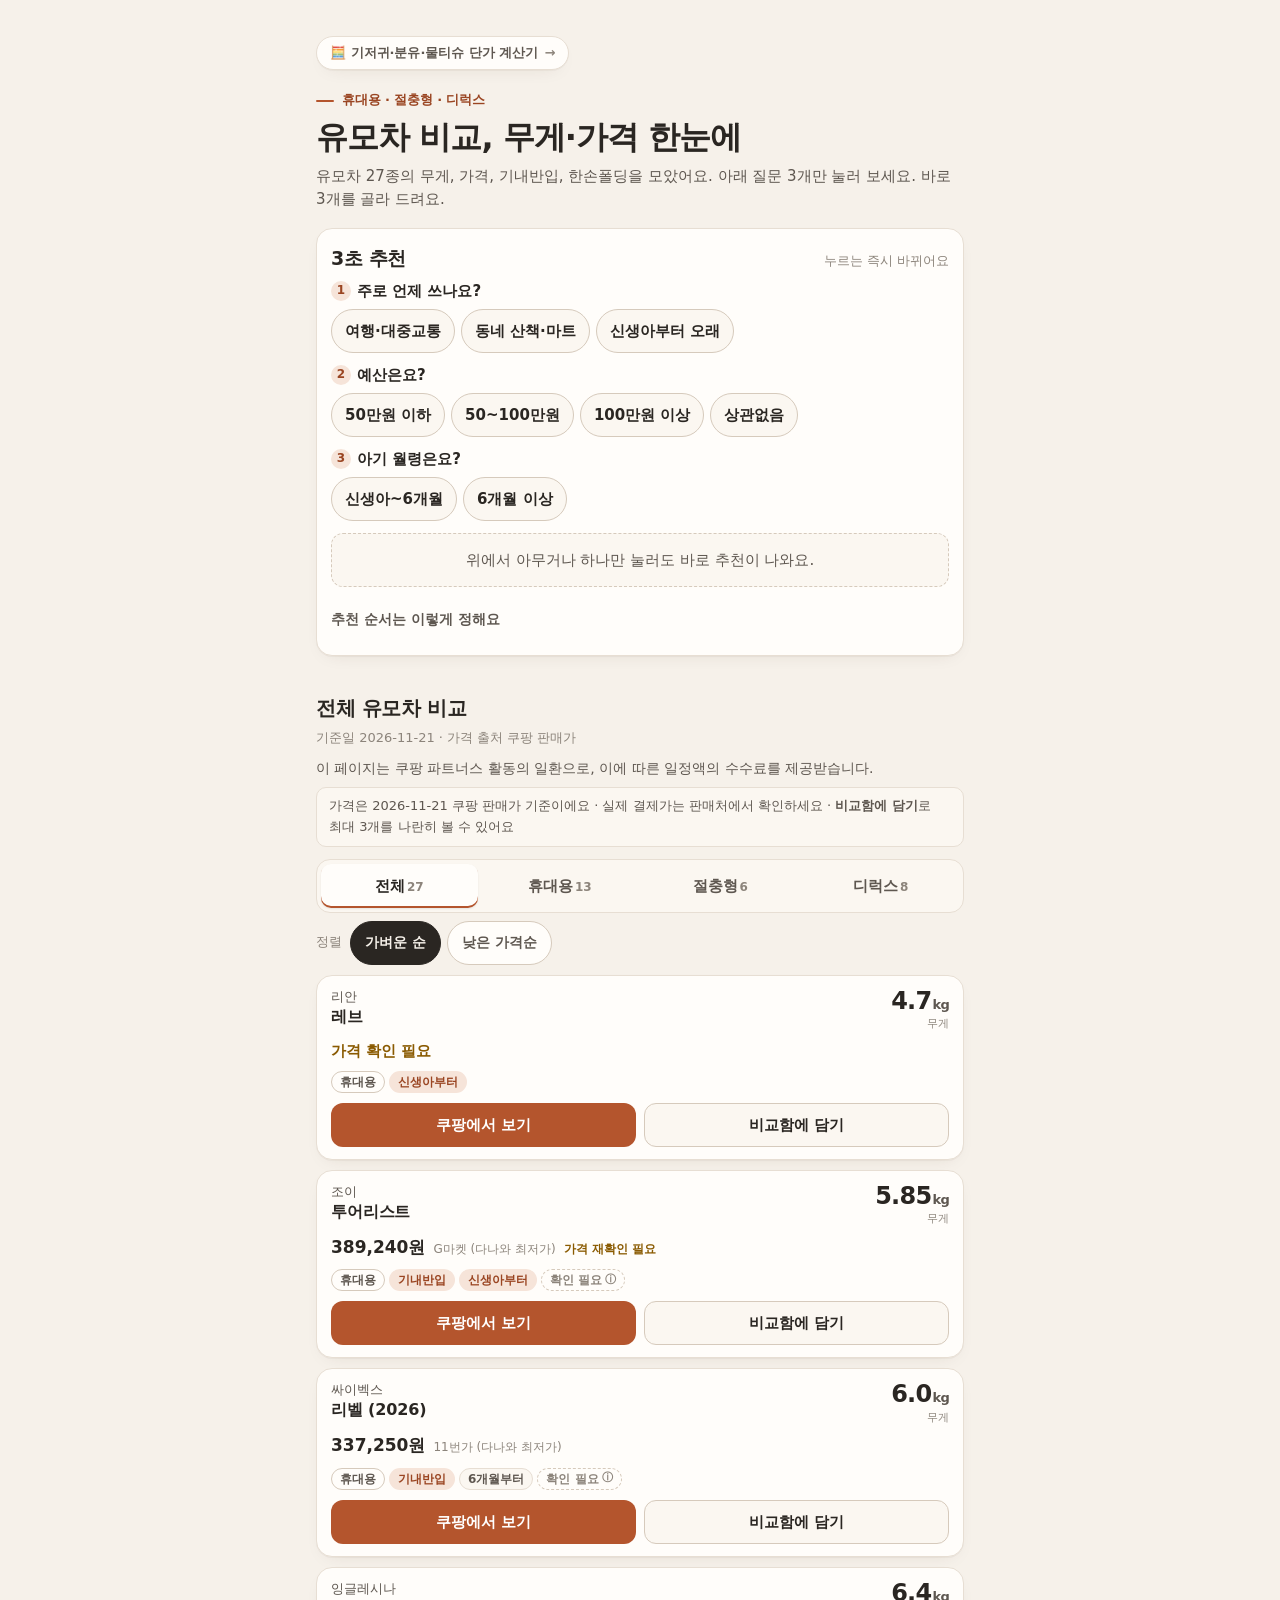
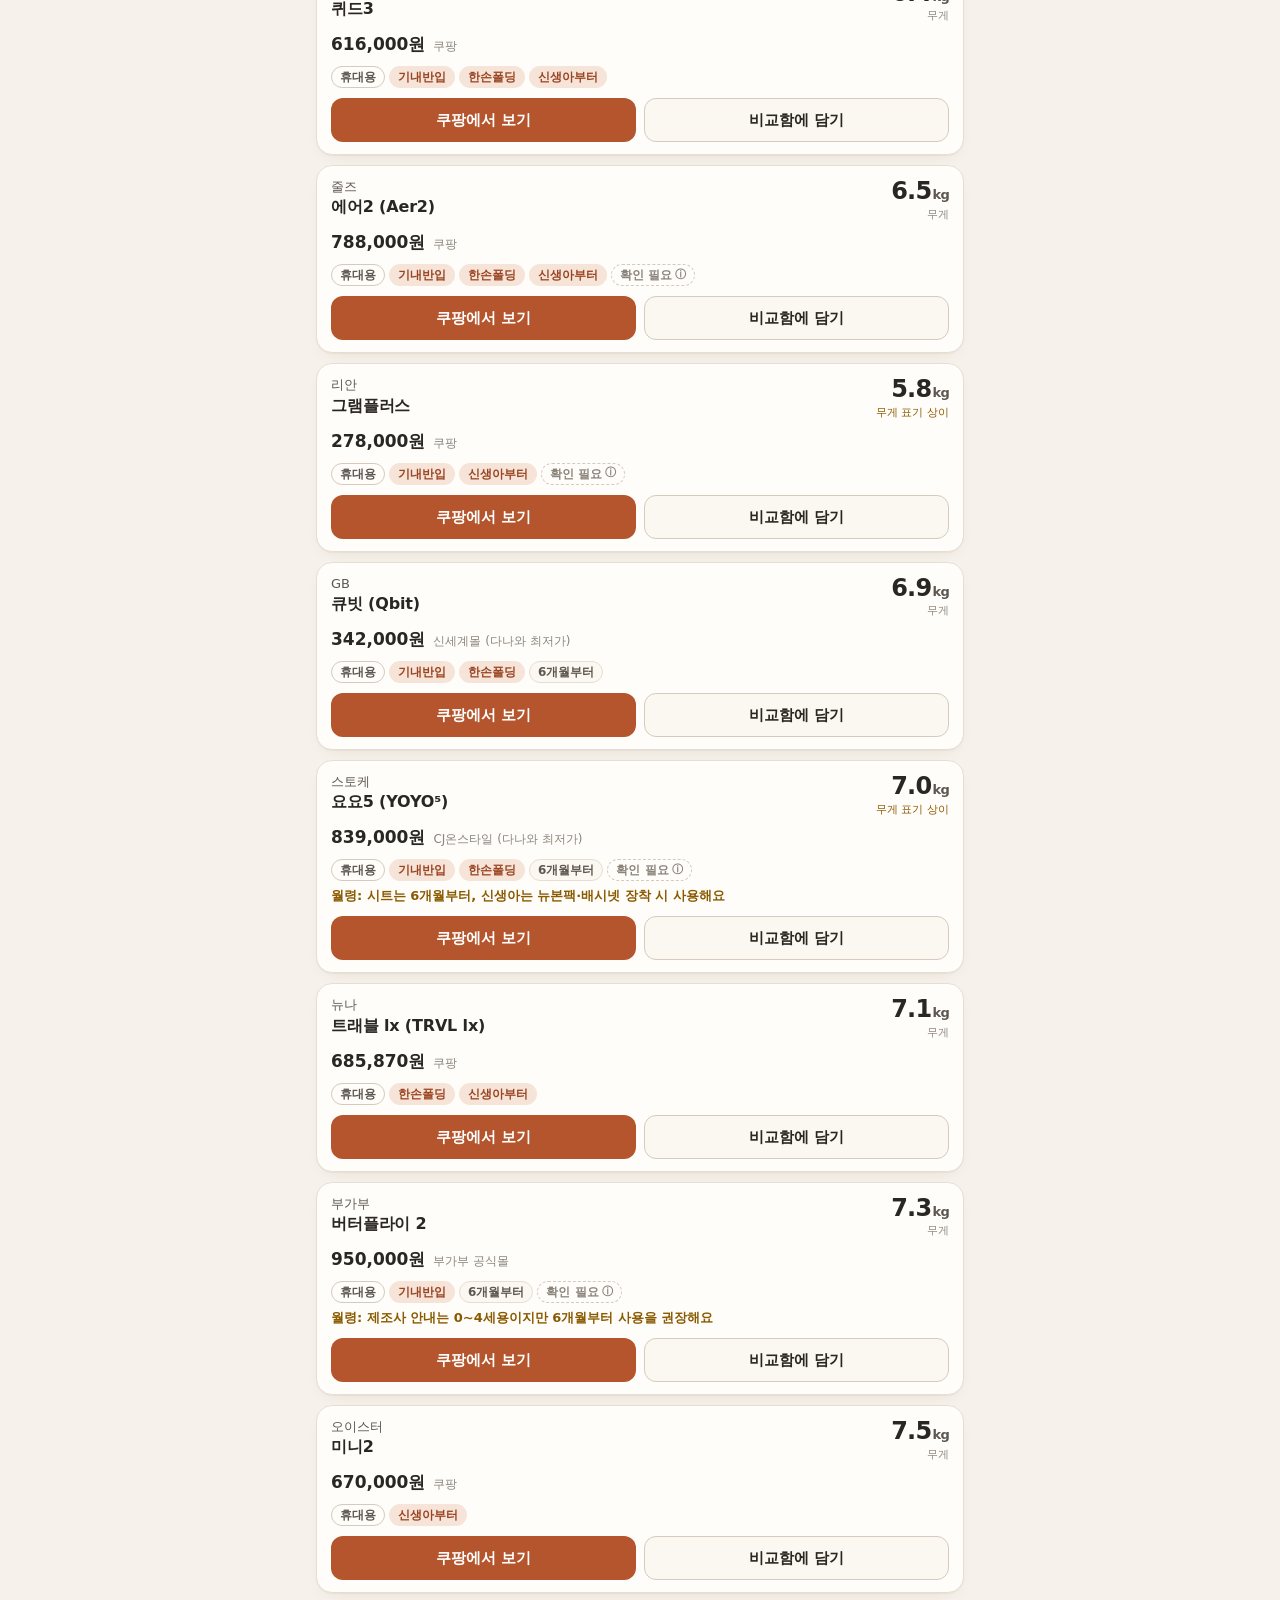
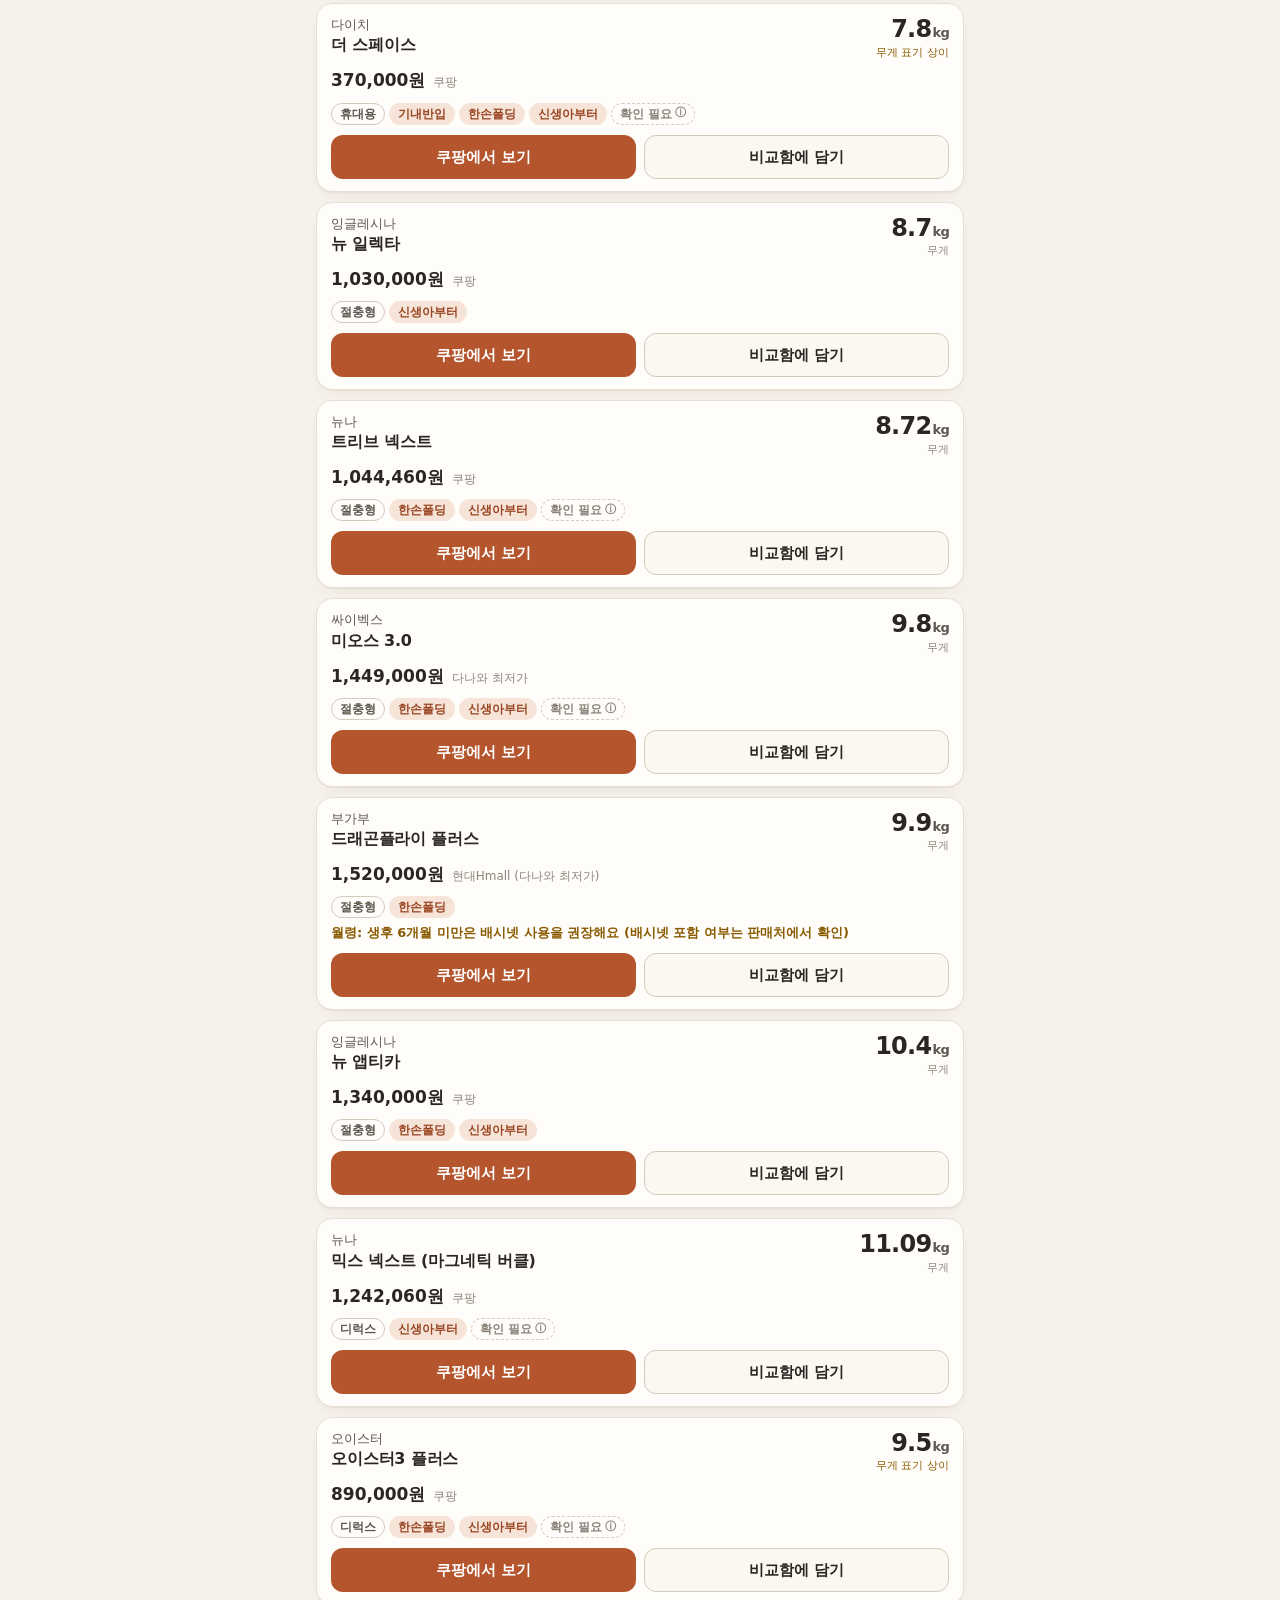
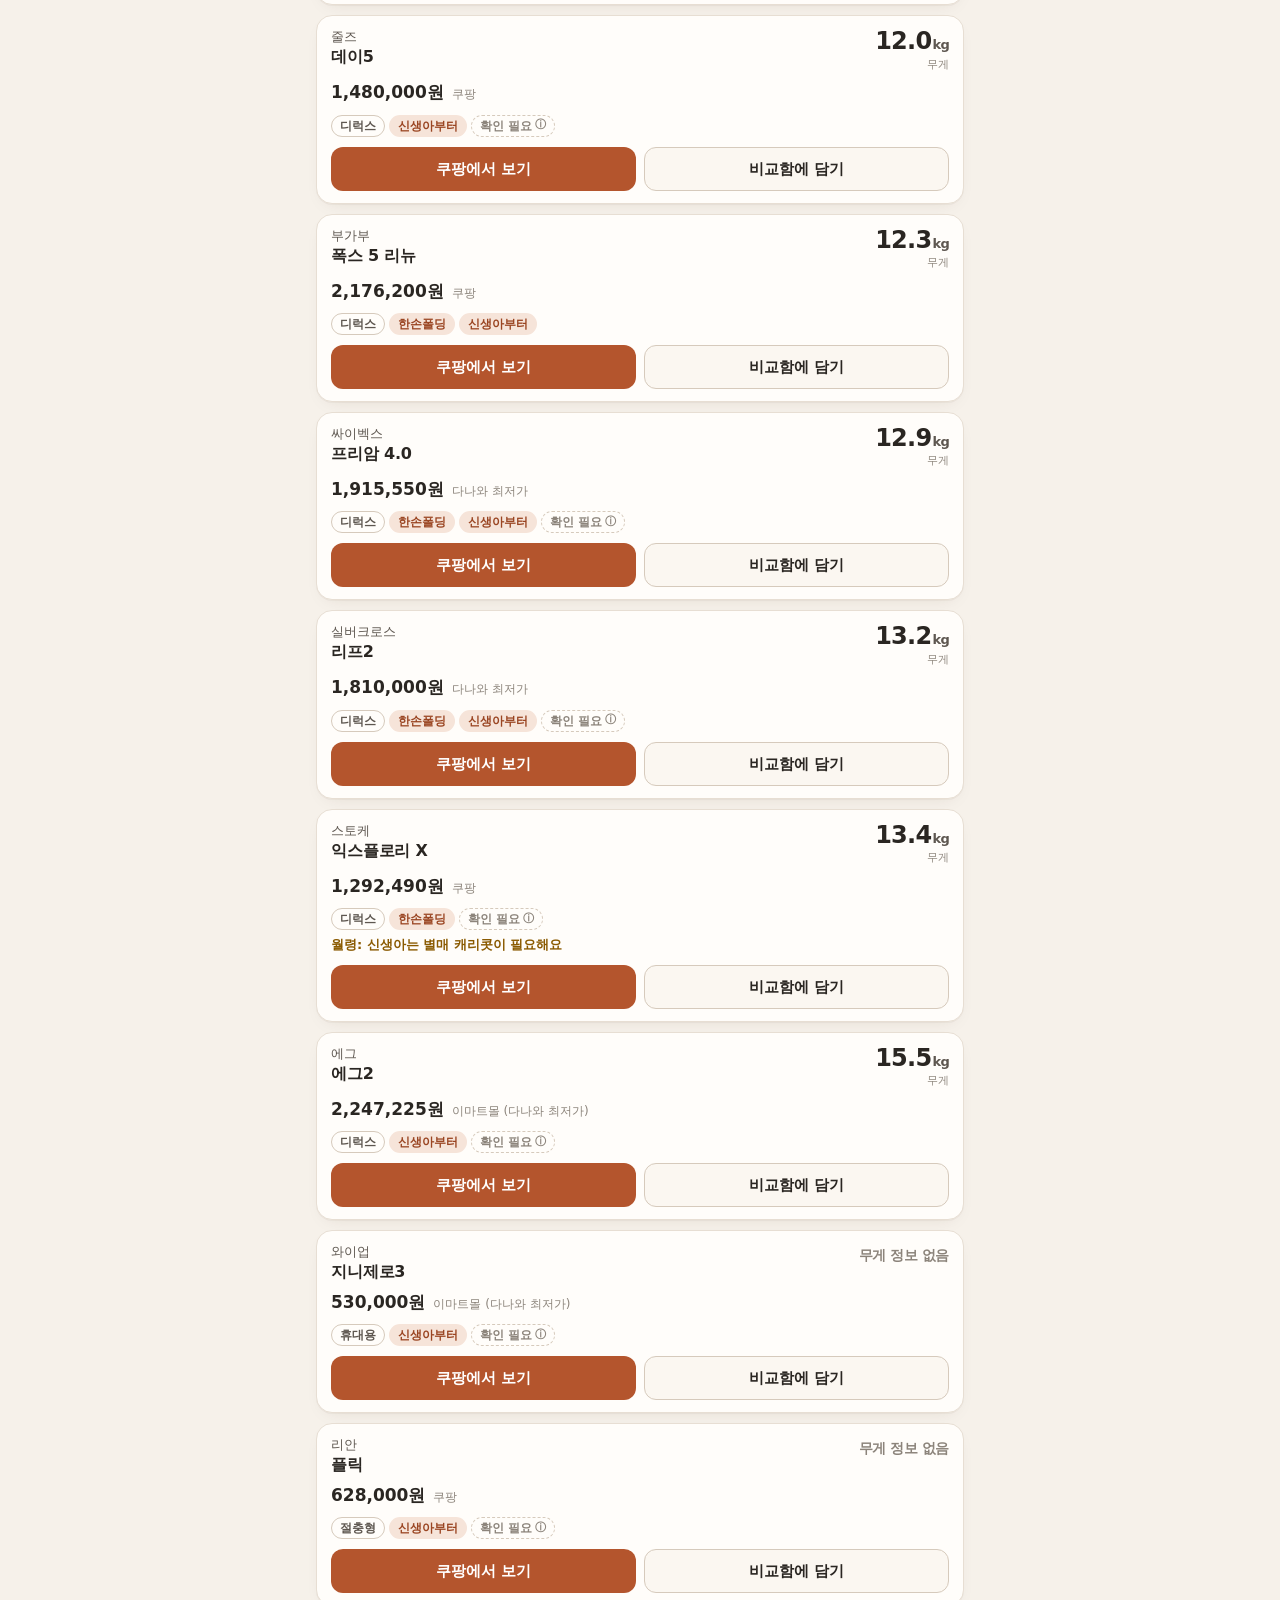
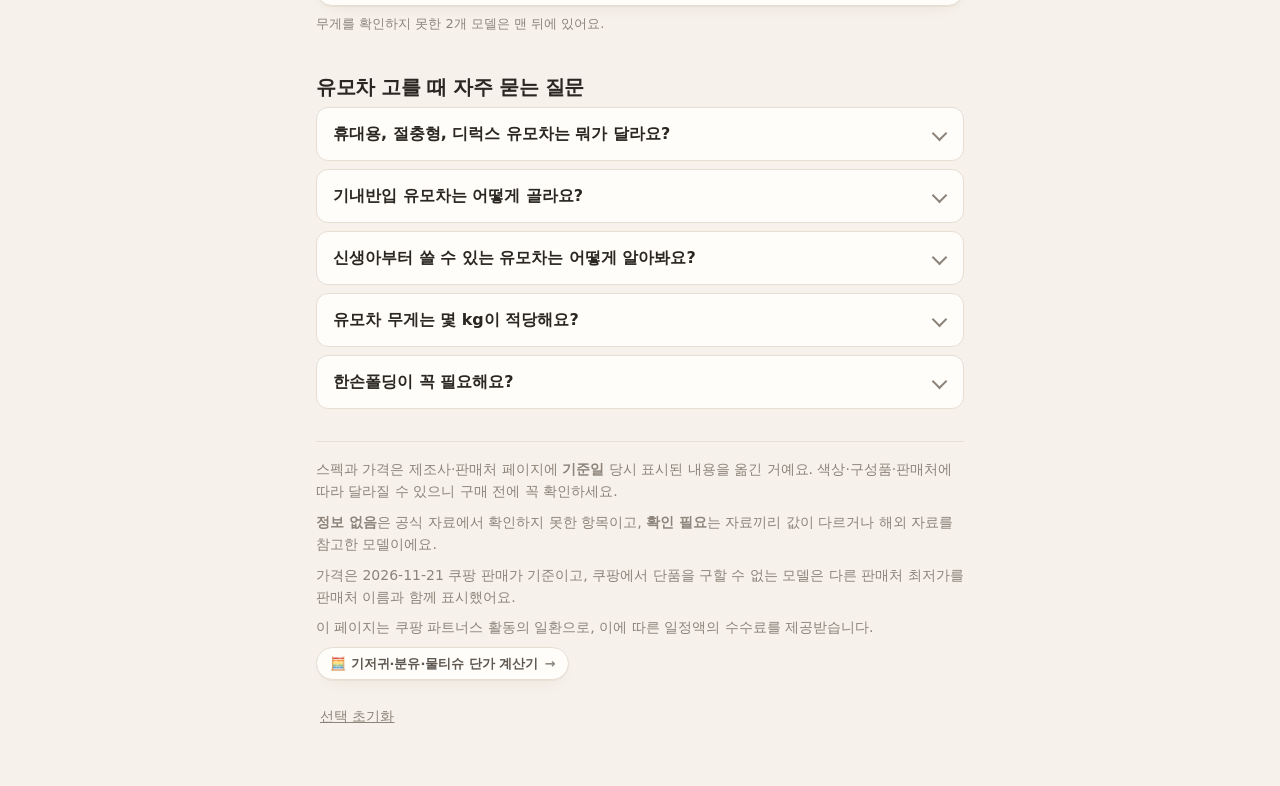
==== commit bf9ce8a0: "유모차 페이지 가격 기준 문구 정정 (자동 업데이트 표현 제거)" ====
--- a/stroller/index.html
+++ b/stroller/index.html
@@ -369,7 +369,7 @@
     <p class="meta" id="meta">기준일 - · 출처 -</p>
     <!-- 아래 카드에 쿠팡 버튼이 있어서 대가성 문구를 버튼보다 위에 둡니다. 지우지 마세요. -->
     <p class="disclosure">이 페이지는 쿠팡 파트너스 활동의 일환으로, 이에 따른 일정액의 수수료를 제공받습니다.</p>
-    <p class="auto-note">가격은 하루 한 번 자동 업데이트돼요 · 실제 결제가는 판매처에서 확인하세요 · <b>비교함에 담기</b>로 최대 3개를 나란히 볼 수 있어요</p>
+    <p class="auto-note">가격은 2026-11-21 쿠팡 판매가 기준이에요 · 실제 결제가는 판매처에서 확인하세요 · <b>비교함에 담기</b>로 최대 3개를 나란히 볼 수 있어요</p>
     <div class="seg" id="cat-seg" role="group" aria-label="종류">
       <button type="button" data-cat="all" aria-pressed="true">전체</button>
       <button type="button" data-cat="휴대용" aria-pressed="false">휴대용</button>
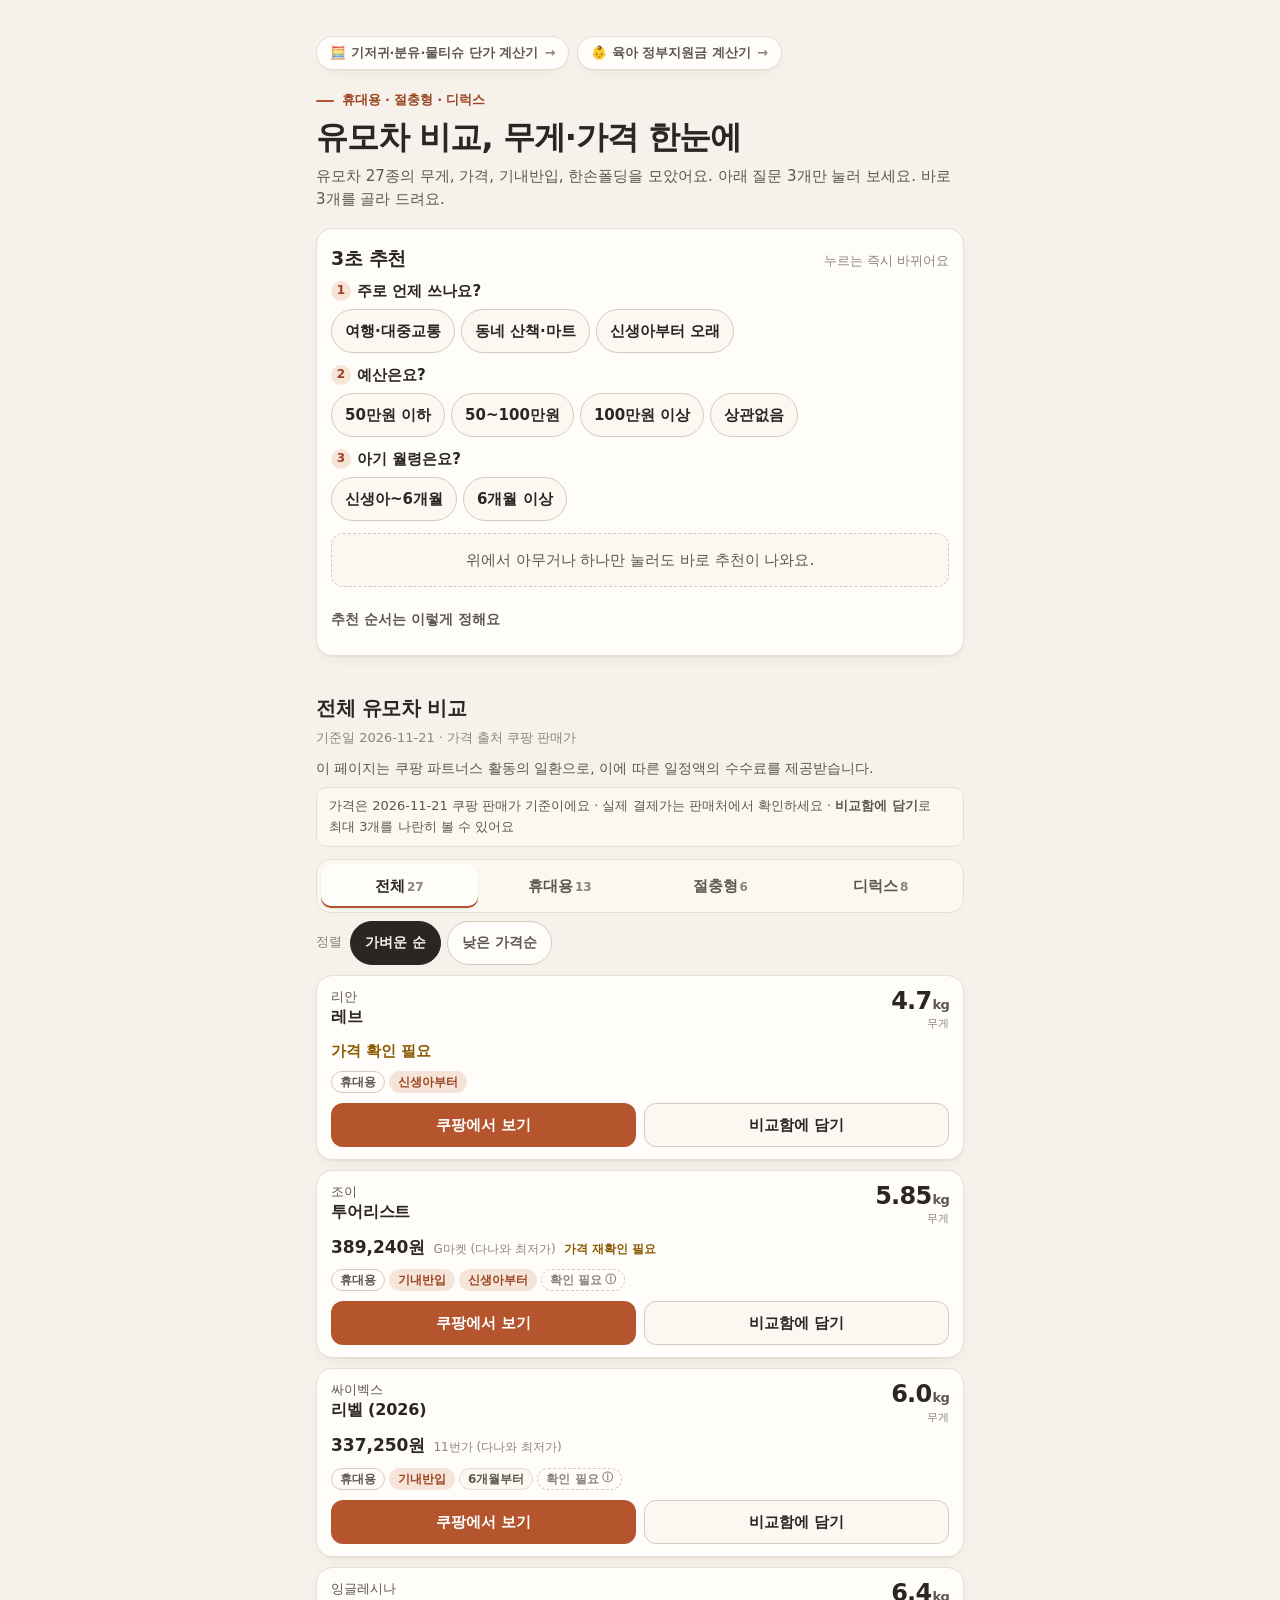
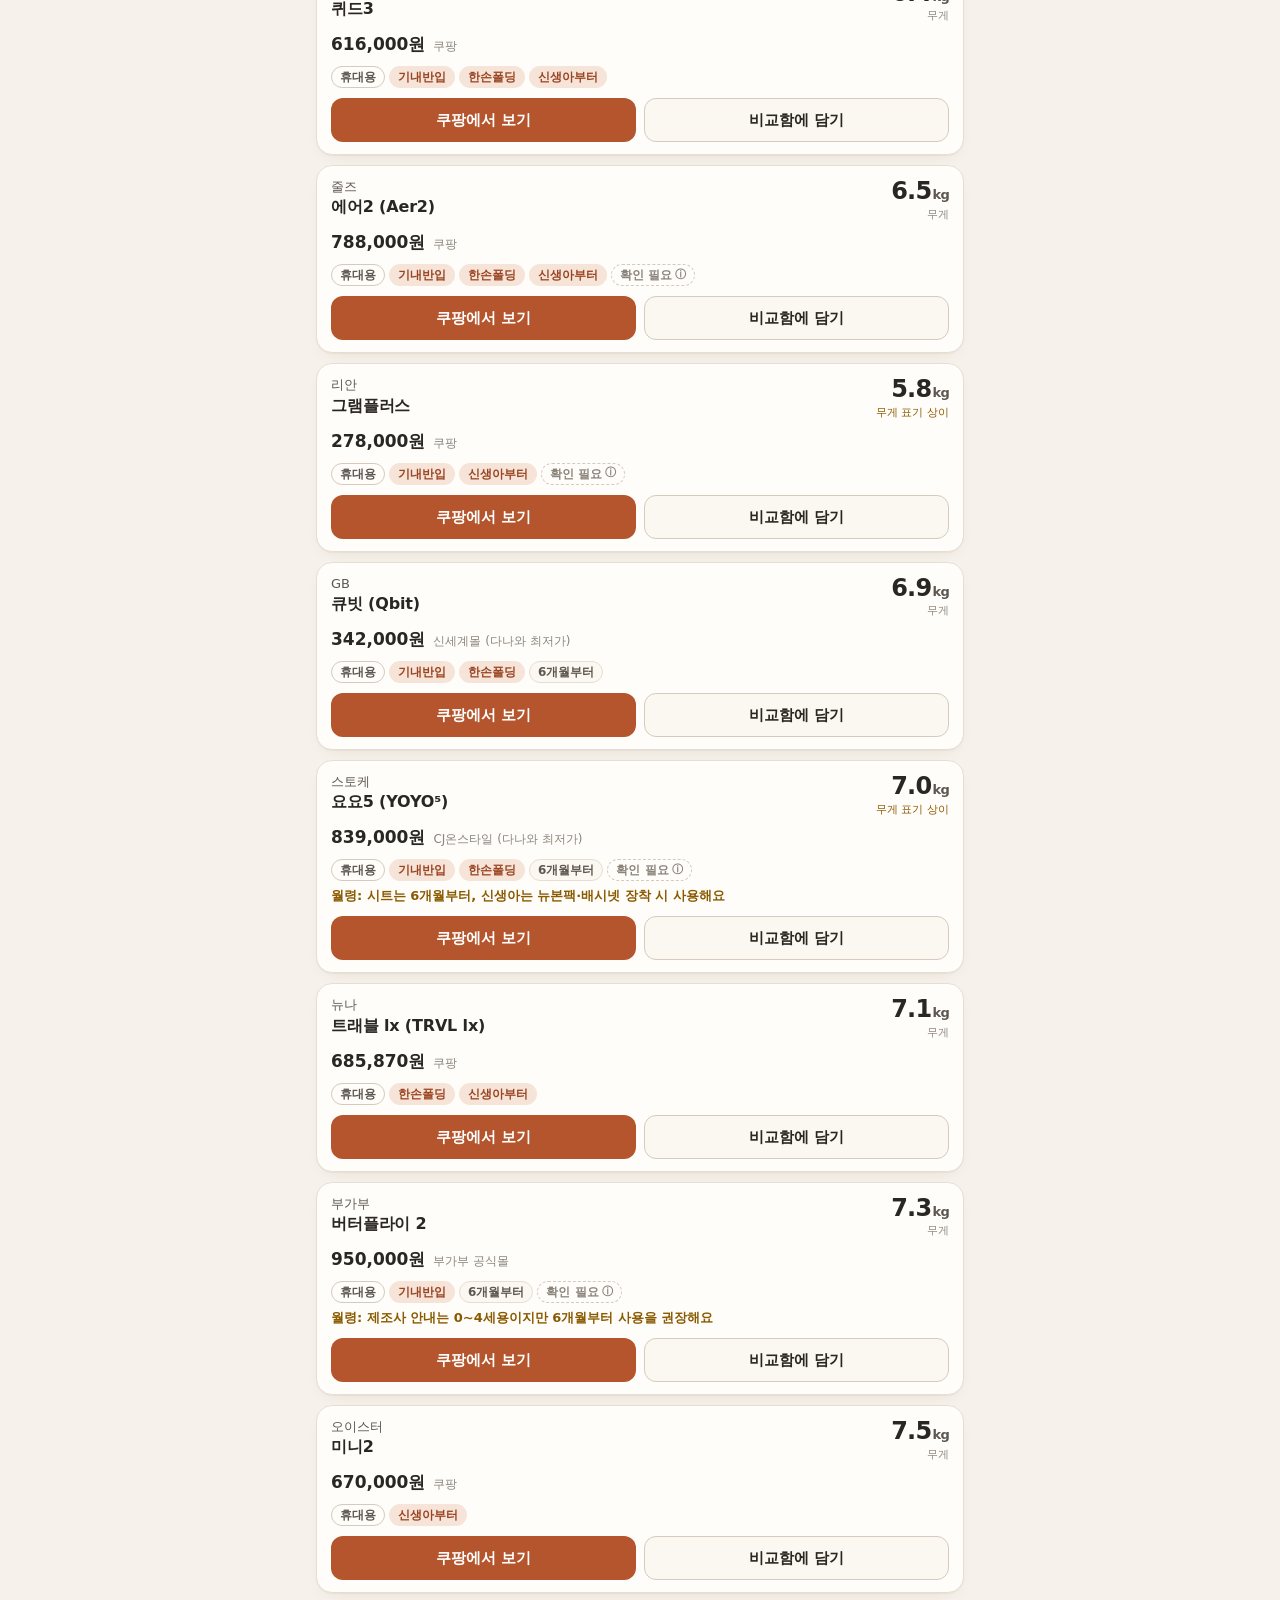
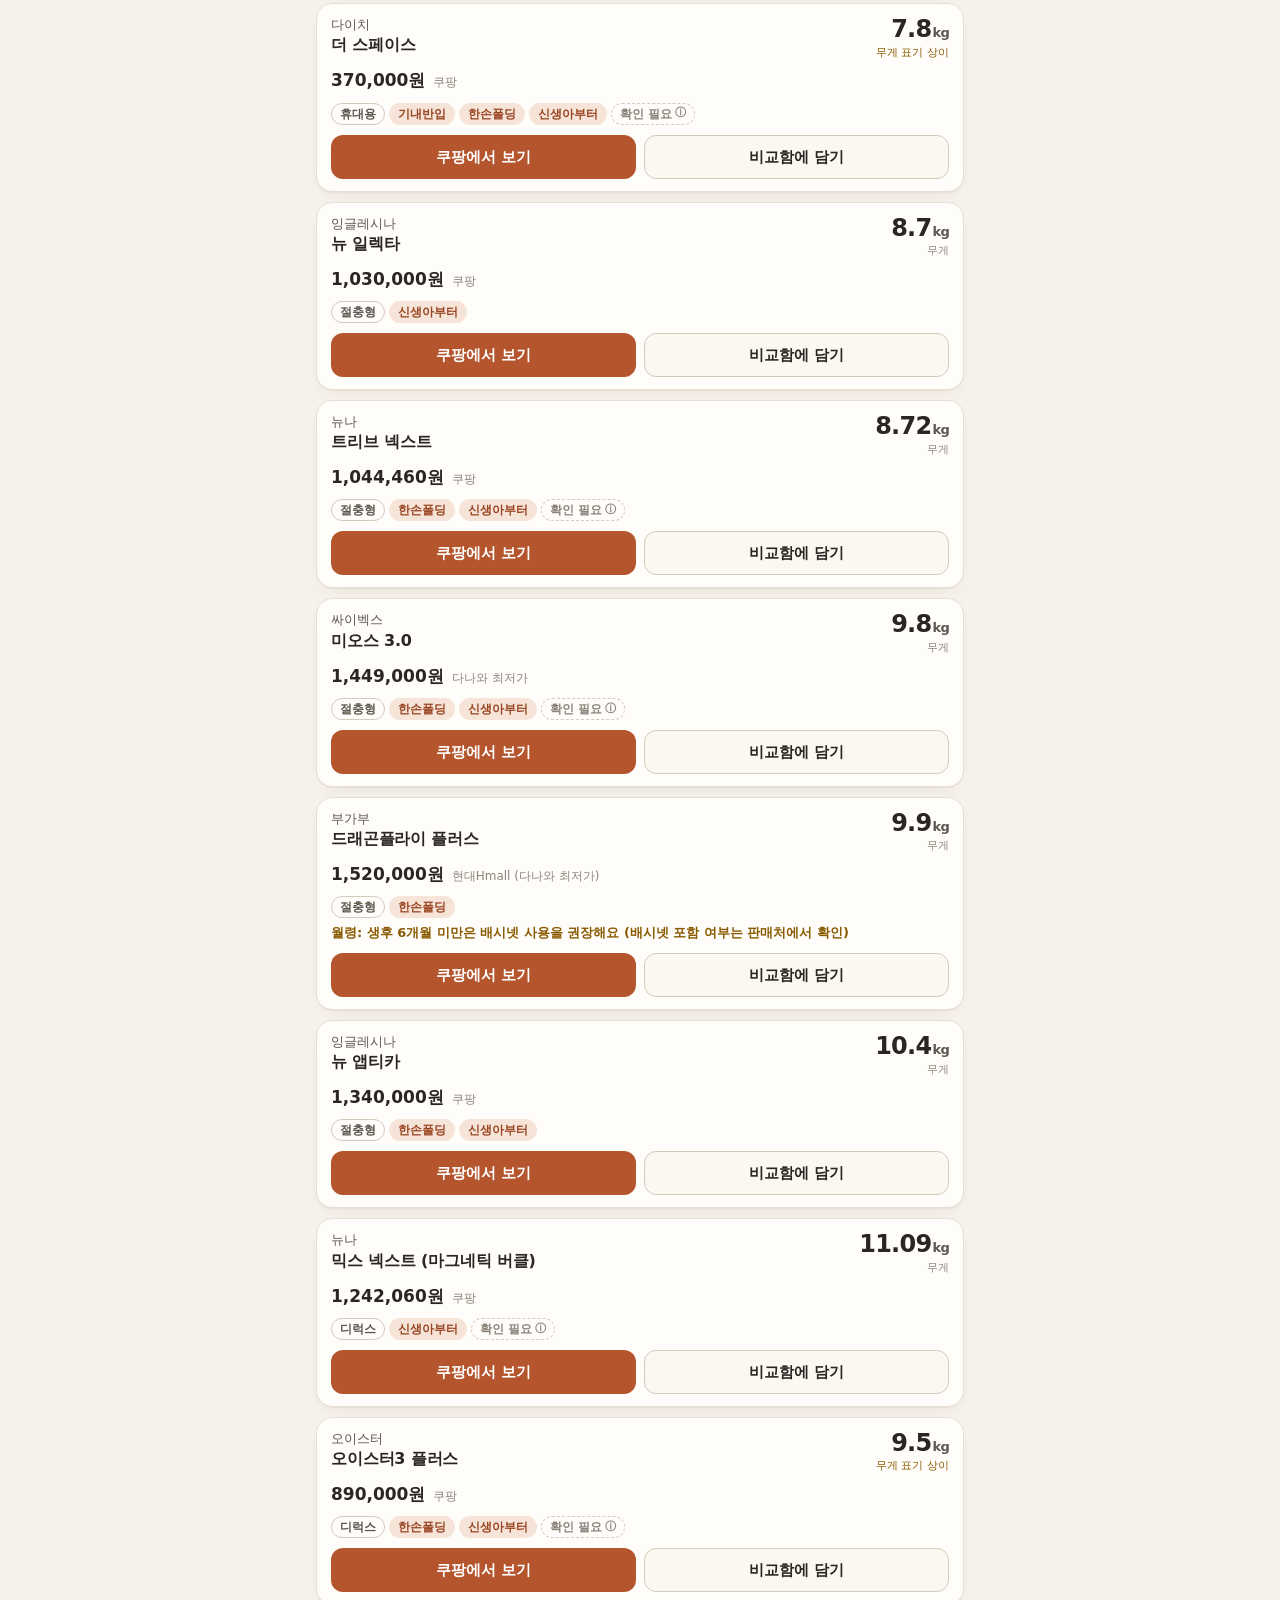
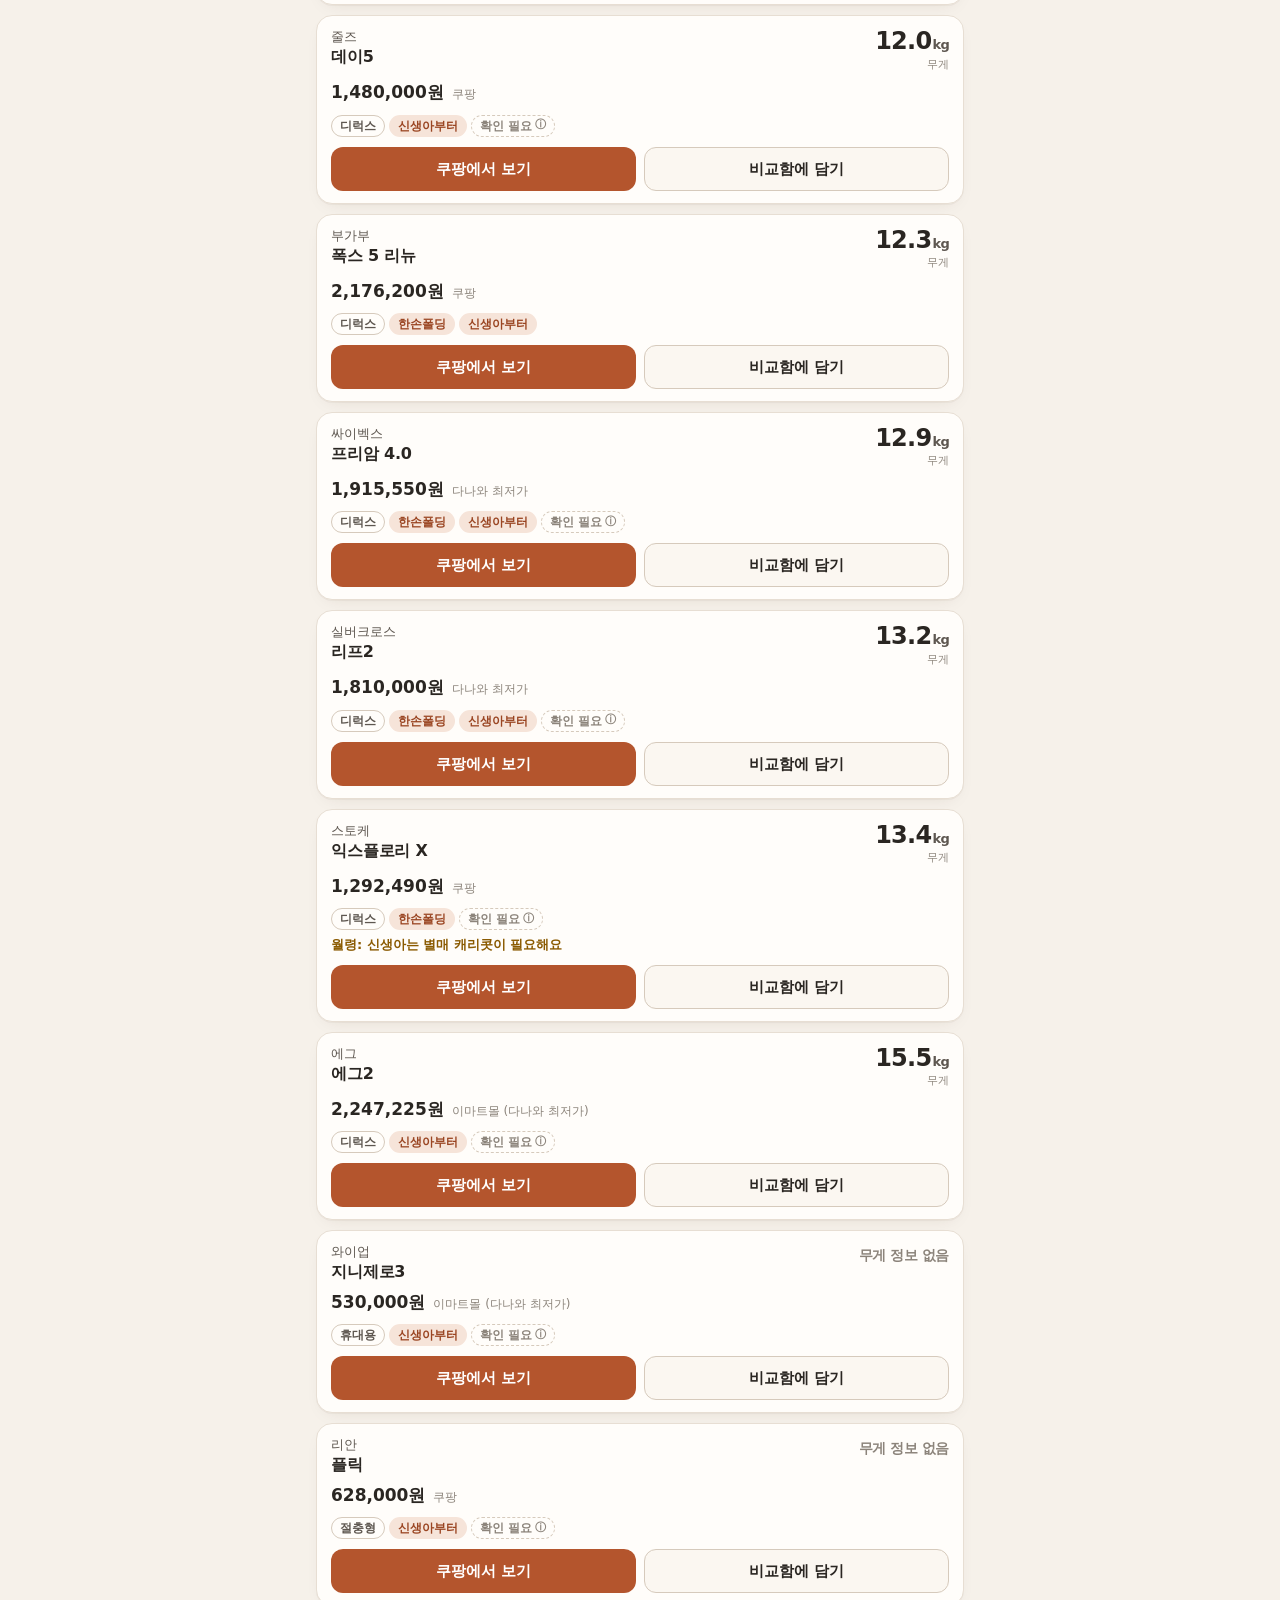
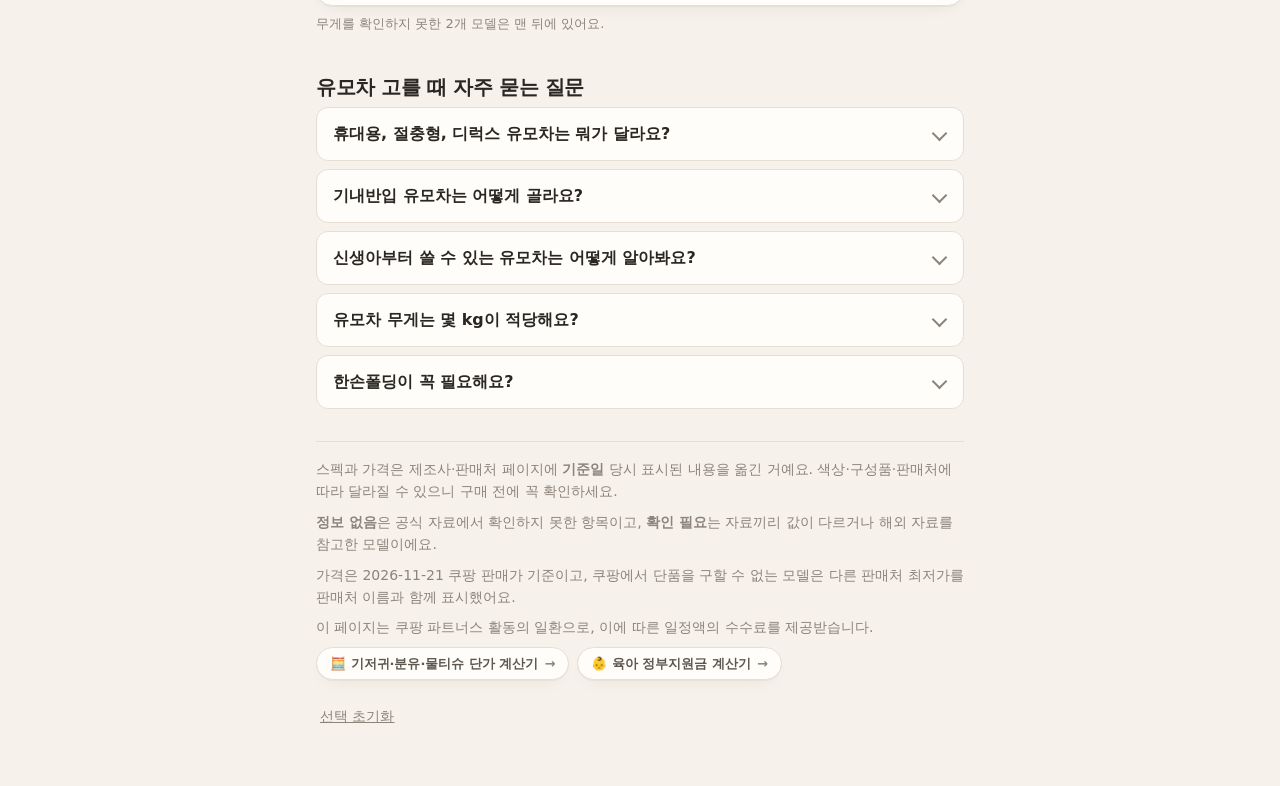
==== commit 7b855c05: "육아 정부지원금 계산기 /benefit/ 추가: 3개 페이지 상호 네비게이션·SEO 메타·JSON-LD·OG 썸네일·사이트맵 반영" ====
--- a/stroller/index.html
+++ b/stroller/index.html
@@ -16,9 +16,16 @@
 <meta property="og:url" content="https://p9chy5j655-collab.github.io/stroller/">
 <meta property="og:title" content="유모차 비교 2026 | 휴대용·절충형·디럭스 무게·가격·기내반입 한눈에">
 <meta property="og:description" content="휴대용·절충형·디럭스 유모차 27종의 무게·쿠팡 가격·기내반입·한손폴딩을 한 표로 비교하고, 질문 3개로 우리 집에 맞는 유모차 3개를 바로 추천받으세요.">
-<meta name="twitter:card" content="summary">
+<meta property="og:image" content="https://p9chy5j655-collab.github.io/assets/og-stroller.png">
+<meta property="og:image:width" content="1200">
+<meta property="og:image:height" content="630">
+<meta property="og:image:type" content="image/png">
+<meta property="og:image:alt" content="유모차 27종 무게·가격·기내반입 비교">
+<meta name="twitter:card" content="summary_large_image">
 <meta name="twitter:title" content="유모차 비교 2026 | 무게·가격·기내반입 한눈에">
 <meta name="twitter:description" content="휴대용·절충형·디럭스 유모차 27종 무게·쿠팡 가격·기내반입 비교와 3초 추천.">
+<meta name="twitter:image" content="https://p9chy5j655-collab.github.io/assets/og-stroller.png">
+<meta name="twitter:image:alt" content="유모차 27종 무게·가격·기내반입 비교">
 <script type="application/ld+json">
 {
   "@context": "https://schema.org",
@@ -305,6 +312,7 @@
   <header>
     <nav class="sitenav" aria-label="다른 계산기">
       <a href="/">🧮 기저귀·분유·물티슈 단가 계산기</a>
+      <a href="/benefit/">👶 육아 정부지원금 계산기</a>
     </nav>
     <p class="eyebrow">휴대용 · 절충형 · 디럭스</p>
     <h1>유모차 비교, 무게·가격 한눈에</h1>
@@ -416,6 +424,7 @@
     <p>이 페이지는 쿠팡 파트너스 활동의 일환으로, 이에 따른 일정액의 수수료를 제공받습니다.</p>
     <nav class="sitenav" aria-label="다른 계산기">
       <a href="/">🧮 기저귀·분유·물티슈 단가 계산기</a>
+      <a href="/benefit/">👶 육아 정부지원금 계산기</a>
     </nav>
     <button type="button" class="reset" id="reset-btn">선택 초기화</button>
   </footer>
